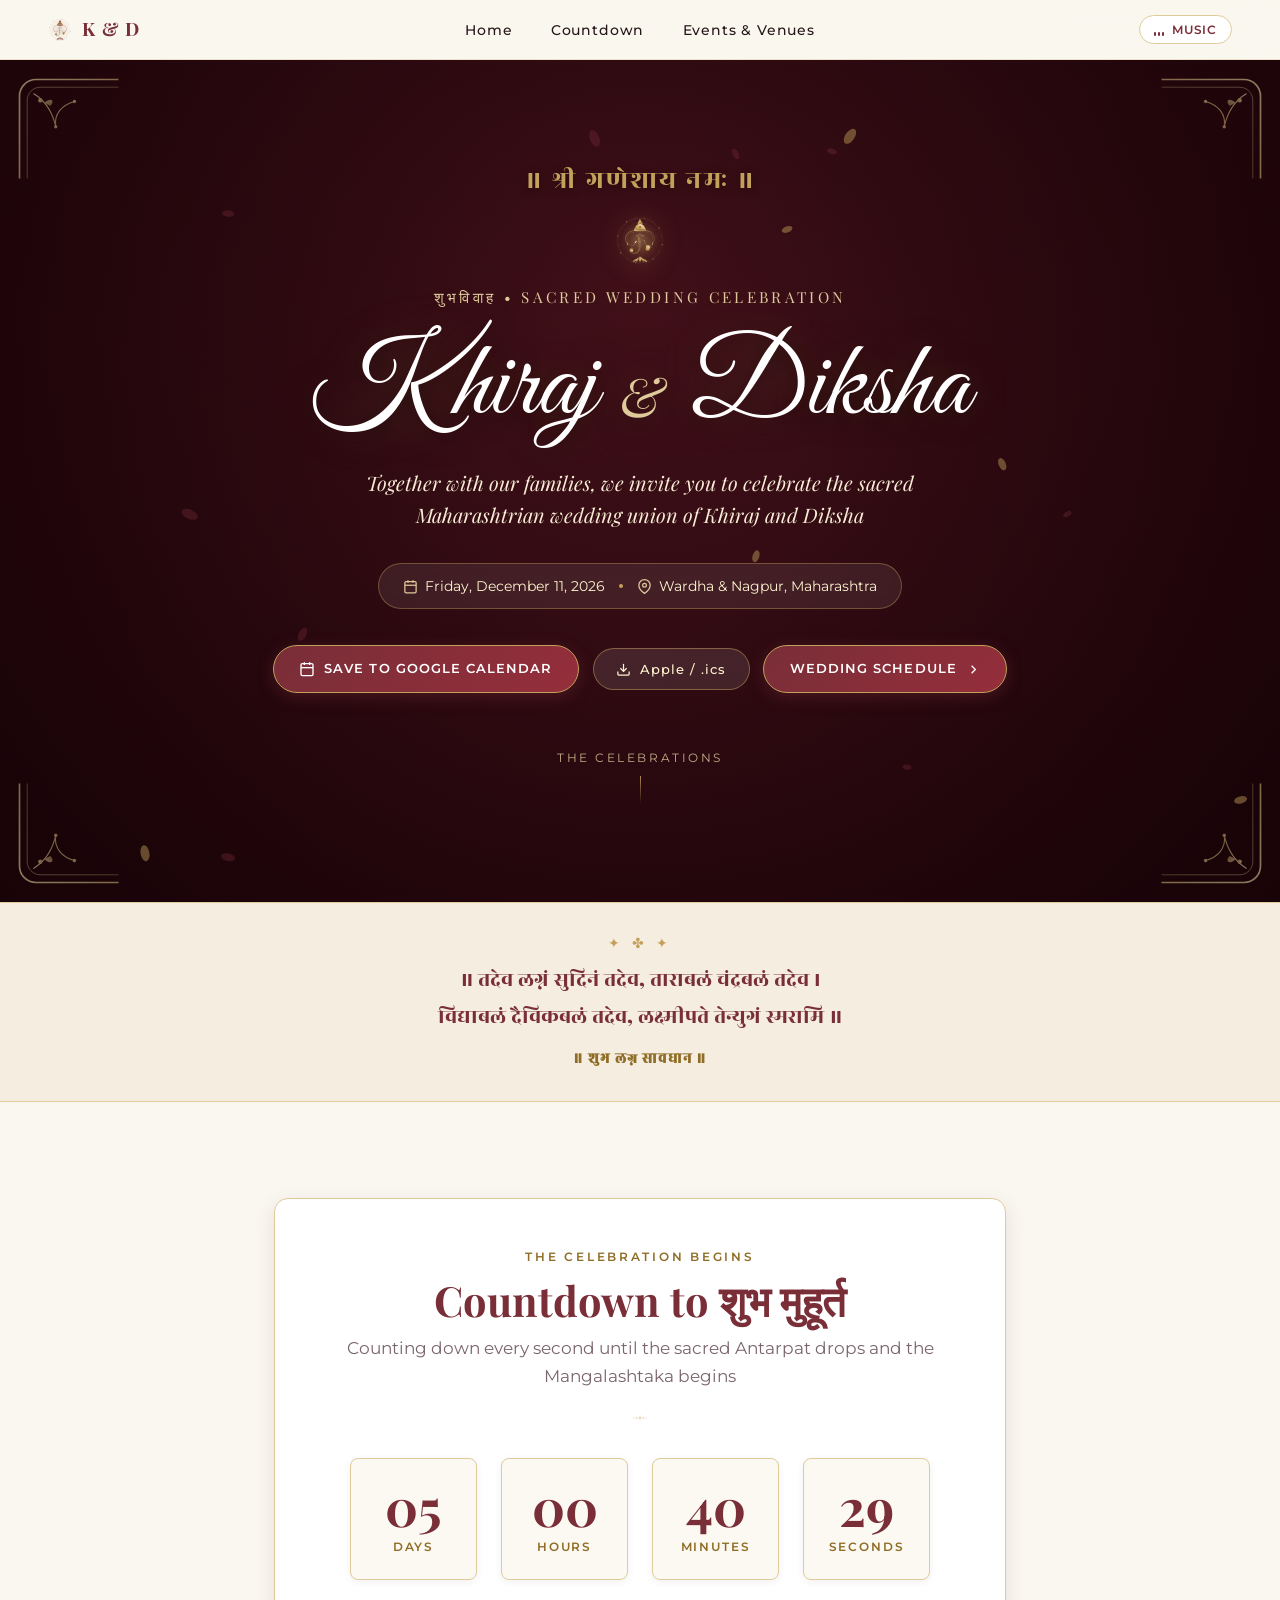
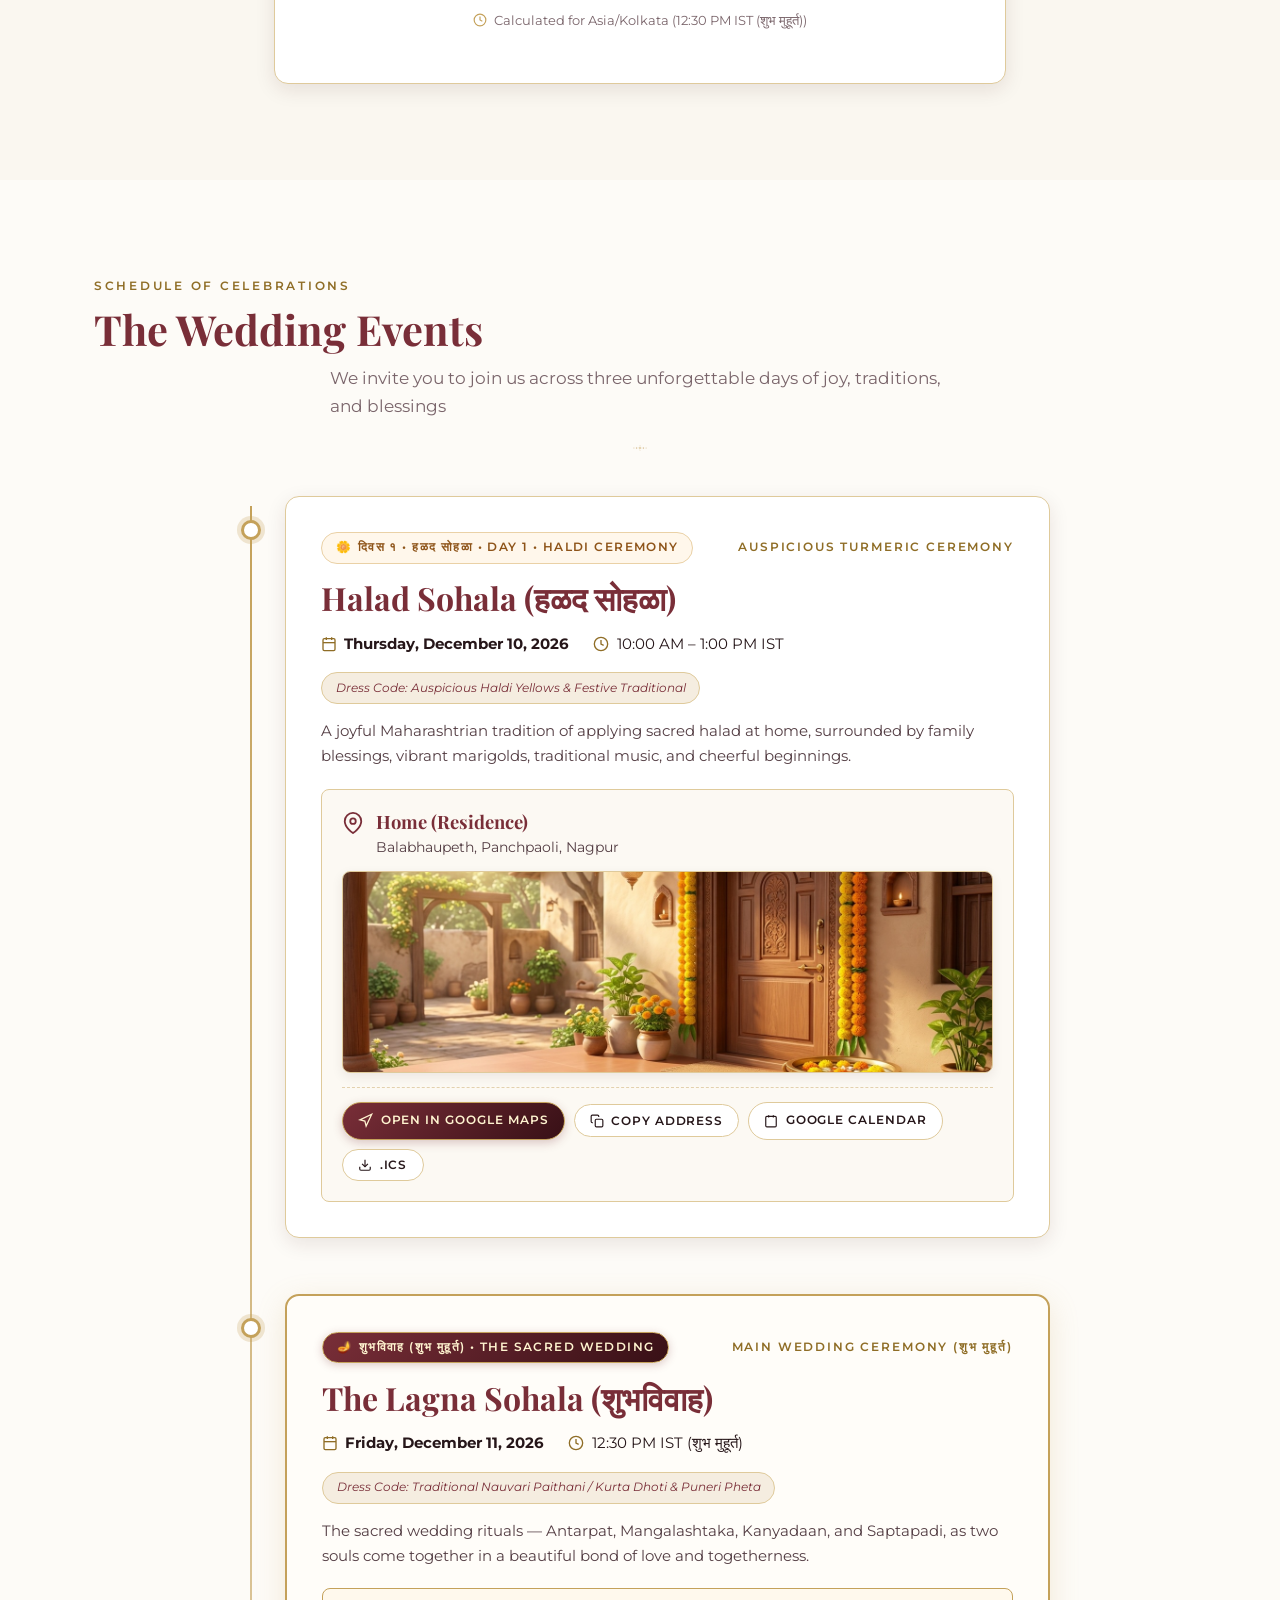
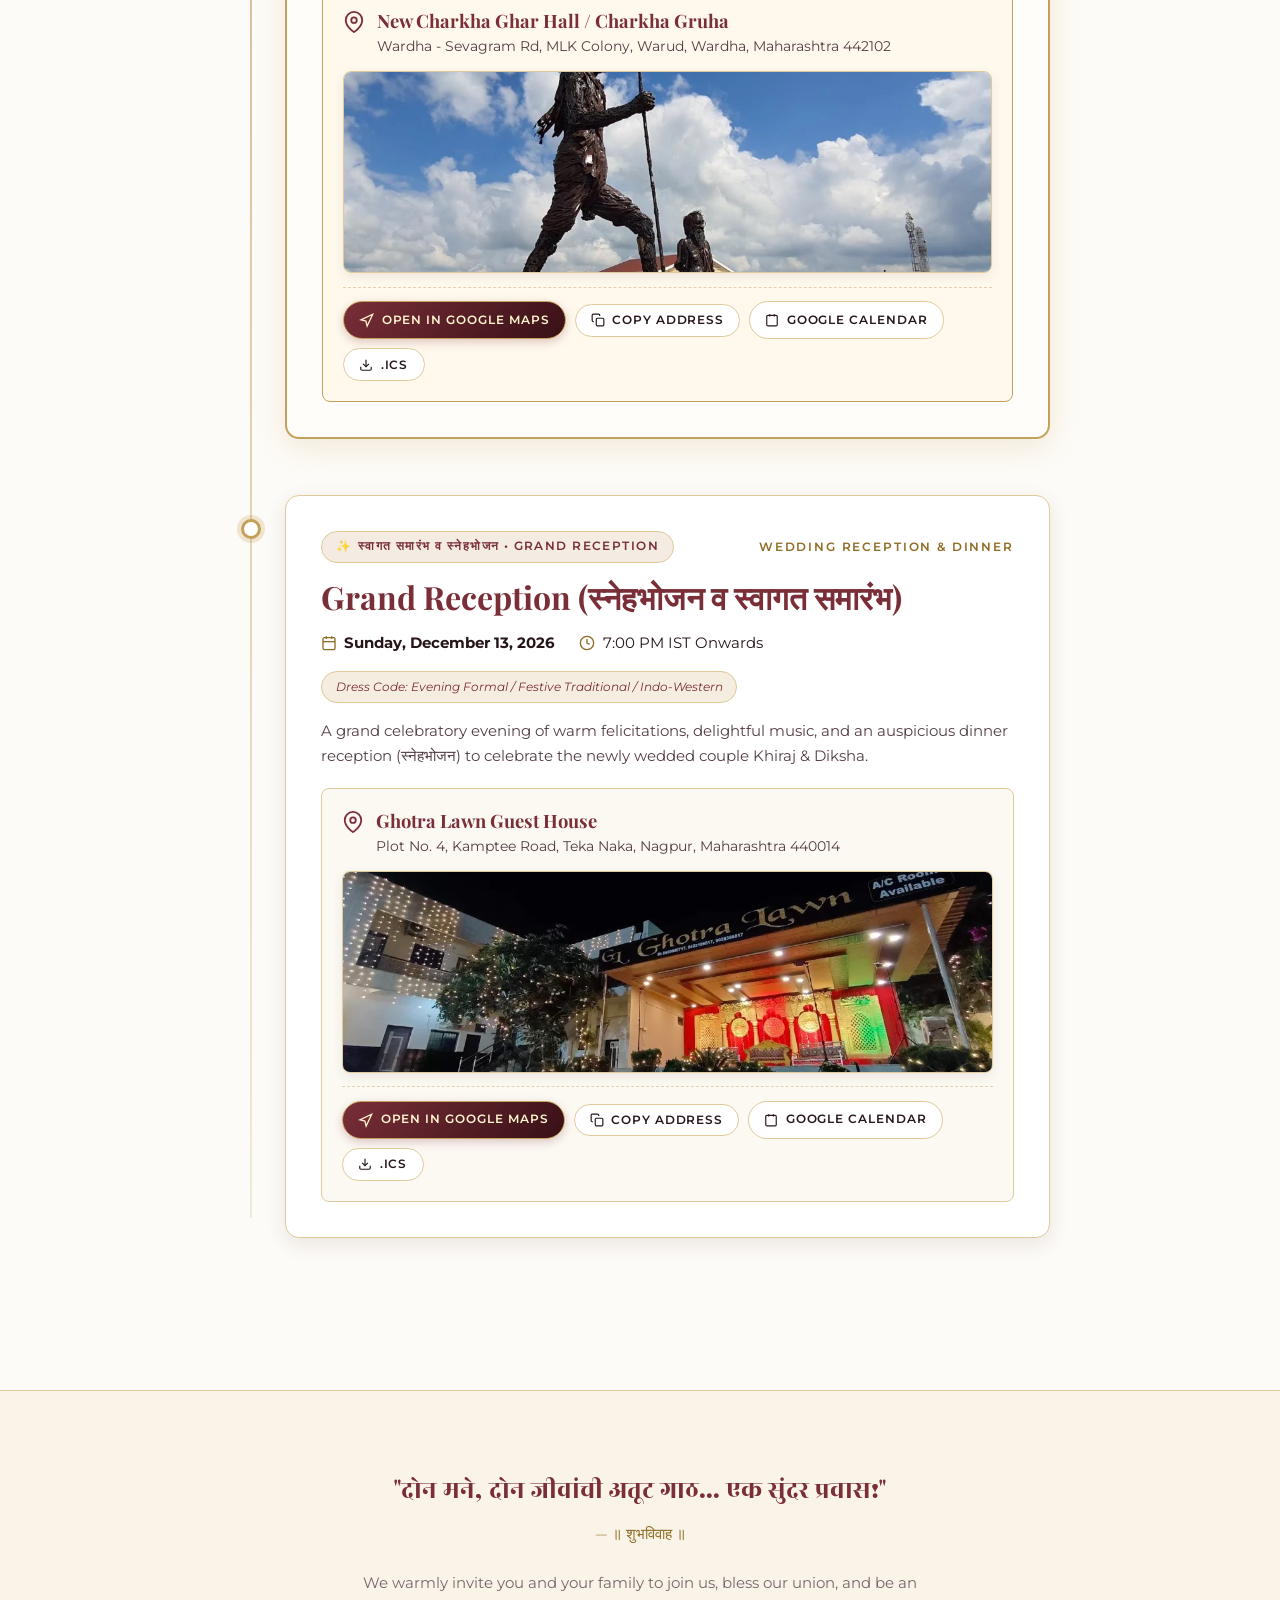
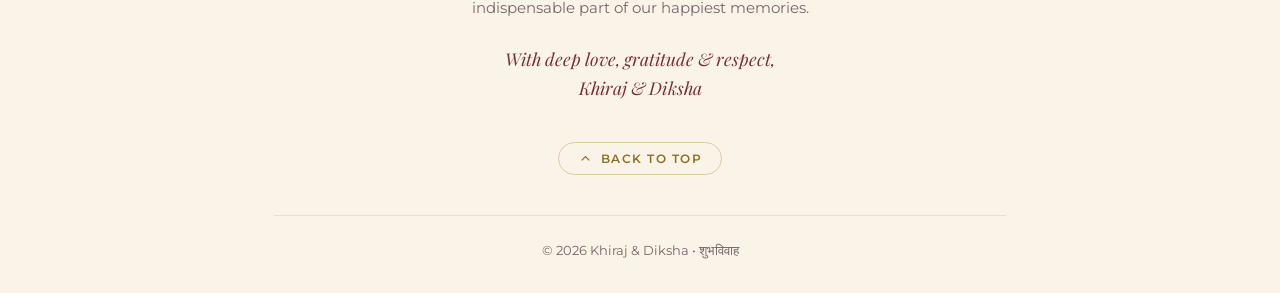
==== index.html @ 6aa083b2 "Add files via upload kd-wedding website" ====
<!DOCTYPE html>
<html lang="en">
<head>
  <meta charset="UTF-8">
  <meta name="viewport" content="width=device-width, initial-scale=1.0, viewport-fit=cover">
  <!-- Primary Meta Tags -->
  <title>Khiraj &amp; Diksha — Wedding Invitation • शुभविवाह</title>
  <meta name="title" content="Khiraj &amp; Diksha — Wedding Invitation • शुभविवाह">
  <meta name="description" content="॥ श्री गणेशाय नमः ॥ Together with our families, Khiraj &amp; Diksha cordially invite you to celebrate our sacred wedding union on 10, 11 &amp; 13 December 2026. Click to explore wedding schedule, venues &amp; directions.">
  <meta name="theme-color" content="#26070E">
  <meta name="author" content="Khiraj &amp; Diksha">

  <!-- Open Graph / WhatsApp / Facebook / Telegram Sharing -->
  <meta property="og:type" content="website">
  <meta property="og:site_name" content="Khiraj &amp; Diksha Wedding">
  <meta property="og:title" content="Khiraj &amp; Diksha — Wedding Invitation • शुभविवाह">
  <meta property="og:description" content="॥ श्री गणेशाय नमः ॥ You are warmly invited to celebrate the wedding celebrations of Khiraj &amp; Diksha (10, 11 &amp; 13 Dec 2026). Tap to view invitation card, schedule &amp; venues.">
  <meta property="og:image" content="./assets/images/og-wedding-invite.jpg">
  <meta property="og:image:secure_url" content="./assets/images/og-wedding-invite.jpg">
  <meta property="og:image:type" content="image/jpeg">
  <meta property="og:image:width" content="1200">
  <meta property="og:image:height" content="630">
  <meta property="og:image:alt" content="Khiraj &amp; Diksha Royal Wedding Invitation Card">

  <!-- Twitter / X Card -->
  <meta name="twitter:card" content="summary_large_image">
  <meta name="twitter:title" content="Khiraj &amp; Diksha — Wedding Invitation • शुभविवाह">
  <meta name="twitter:description" content="॥ श्री गणेशाय नमः ॥ You are warmly invited to celebrate the wedding celebrations of Khiraj &amp; Diksha. Tap to view invitation card, schedule &amp; venues.">
  <meta name="twitter:image" content="./assets/images/og-wedding-invite.jpg">

  <!-- Optimized Lightweight Google Fonts -->
  <link rel="preconnect" href="https://fonts.googleapis.com">
  <link rel="preconnect" href="https://fonts.gstatic.com" crossorigin>
  <link href="https://fonts.googleapis.com/css2?family=Great+Vibes&family=Montserrat:wght@400;500;600&family=Playfair+Display:wght@600;700&family=Rozha+One&display=swap" rel="stylesheet">

  <!-- Stylesheet -->
  <link rel="stylesheet" href="./css/styles.css">
</head>
<body>

  <!-- Auspicious Scroll Progress Bar (कंकण दोरा / Sacred Wedding Thread) -->
  <div id="scroll-progress-bar" class="scroll-progress-bar" aria-hidden="true"></div>

  <!-- Floating Petals & Golden Diya Embers Canvas -->
  <canvas id="petals-canvas" aria-hidden="true"></canvas>

  <!-- ================================================================
       2. STICKY NAVIGATION HEADER
       ================================================================ -->
  <header id="site-header" class="site-header" role="banner">
    <a href="#hero" class="header-monogram" aria-label="Return to top">
      <img src="./assets/images/ganpati-light.svg" class="header-monogram-crest crest-on-dark" alt="" aria-hidden="true">
      <img src="./assets/images/ganpati-dark.svg" class="header-monogram-crest crest-on-light" alt="" aria-hidden="true">
      <span id="nav-monogram">K &amp; D</span>
    </a>

    <nav aria-label="Primary Navigation">
      <ul class="nav-links">
        <li><a href="#hero" class="nav-link">Home</a></li>
        <li><a href="#countdown" class="nav-link">Countdown</a></li>
        <li><a href="#events" class="nav-link">Events &amp; Venues</a></li>
      </ul>
    </nav>

    <div class="header-actions">
      <!-- Music Toggle -->
      <button id="music-toggle" class="music-toggle-btn" type="button" aria-label="Toggle background music" title="Toggle background music">
        <div class="music-wave" aria-hidden="true">
          <span></span><span></span><span></span>
        </div>
        <span id="music-status-text">Music</span>
      </button>

      <!-- Mobile Hamburger Toggle -->
      <button id="mobile-menu-btn" class="mobile-nav-toggle" type="button" aria-expanded="false" aria-label="Toggle navigation menu">
        <svg width="22" height="22" viewBox="0 0 24 24" fill="none" stroke="currentColor" stroke-width="2" stroke-linecap="round" stroke-linejoin="round">
          <line x1="3" y1="12" x2="21" y2="12"></line>
          <line x1="3" y1="6" x2="21" y2="6"></line>
          <line x1="3" y1="18" x2="21" y2="18"></line>
        </svg>
      </button>
    </div>
  </header>

  <!-- Mobile Drawer Menu -->
  <div id="mobile-drawer" class="mobile-nav-drawer" role="dialog" aria-modal="true" aria-label="Mobile Navigation">
    <ul class="mobile-nav-list">
      <li><a href="#hero" class="mobile-nav-link">Home</a></li>
      <li><a href="#countdown" class="mobile-nav-link">Countdown</a></li>
      <li><a href="#events" class="mobile-nav-link">Events &amp; Venues</a></li>
    </ul>
  </div>

  <main id="main-content">
    <!-- ==============================================================
         3. CINEMATIC HERO SECTION
         ============================================================== -->
    <section id="hero" class="hero-section" aria-label="Hero Section">
      <div class="hero-bg-wrapper">
        <div class="hero-mandala-ambient" aria-hidden="true">
          <img src="./assets/illustrations/mandala-crest.svg" class="hero-mandala-bg" alt="" aria-hidden="true">
        </div>
      </div>
      <div class="hero-overlay" aria-hidden="true"></div>

      <!-- Royal Peshwai Paithani Corner Filigree Framing -->
      <div class="hero-corner-decorations" aria-hidden="true">
        <img src="./assets/images/floral-corner.svg" class="hero-corner hero-corner-tl" alt="">
        <img src="./assets/images/floral-corner.svg" class="hero-corner hero-corner-tr" alt="">
        <img src="./assets/images/floral-corner.svg" class="hero-corner hero-corner-bl" alt="">
        <img src="./assets/images/floral-corner.svg" class="hero-corner hero-corner-br" alt="">
      </div>

      <div class="hero-content">
        <!-- Auspicious Invocations -->
        <p id="hero-auspicious-header" class="hero-auspicious-text">॥ श्री गणेशाय नमः ॥</p>

        <!-- Sacred Lord Ganesha Auspicious Crest (Light on Dark Background) -->
        <img src="./assets/images/ganpati-light.svg" class="hero-crest" alt="Lord Ganesha Auspicious Blessing" aria-hidden="true">

        <p id="hero-tagline" class="hero-tagline">शुभविवाह • Sacred Wedding Celebration</p>

        <h1 id="hero-couple-names" class="hero-couple-names">
          <span id="hero-p1">Khiraj</span>
          <span class="hero-ampersand">&amp;</span>
          <span id="hero-p2">Diksha</span>
        </h1>

        <p id="hero-subtitle" class="hero-subtitle">
          Together with our families, we invite you to celebrate our sacred Maharashtrian wedding union
        </p>

        <!-- Date & Location Pills -->
        <div class="hero-details-row">
          <div class="hero-detail-item">
            <svg viewBox="0 0 24 24" fill="none" stroke="currentColor" stroke-width="2" aria-hidden="true">
              <rect x="3" y="4" width="18" height="18" rx="2" ry="2"/>
              <line x1="16" y1="2" x2="16" y2="6"/>
              <line x1="8" y1="2" x2="8" y2="6"/>
              <line x1="3" y1="10" x2="21" y2="10"/>
            </svg>
            <span id="hero-display-date">Friday, December 11, 2026</span>
          </div>
          <span class="hero-detail-dot" aria-hidden="true"></span>
          <div class="hero-detail-item">
            <svg viewBox="0 0 24 24" fill="none" stroke="currentColor" stroke-width="2" aria-hidden="true">
              <path d="M21 10c0 7-9 13-9 13s-9-6-9-13a9 9 0 0 1 18 0z"/>
              <circle cx="12" cy="10" r="3"/>
            </svg>
            <span id="hero-location-city">Wardha &amp; Nagpur, Maharashtra</span>
          </div>
        </div>

        <!-- Call to Action Buttons -->
        <div class="hero-actions">
          <!-- Google Calendar (1-tap on mobile phones) -->
          <a id="btn-hero-google-cal" href="https://calendar.google.com/calendar/render?action=TEMPLATE&text=Khiraj%20%26%20Diksha%27s%20Wedding%20(Lagna%20Sohala)&dates=20261211T070000Z/20261211T120000Z&details=%E0%A5%A5%20%E0%A4%B6%E0%A5%8D%E0%A4%B0%E0%A5%80%20%E0%A4%97%E0%A4%A3%E0%A5%87%E0%A4%B6%E0%A4%BE%E0%A4%AF%20%E0%A4%A8%E0%A4%AE%E0%A5%87%20%E0%A5%A5%0A%0AThe%20sacred%20Maharashtrian%20wedding%20celebration%20of%20Khiraj%20%26%20Diksha.%0AVenue%3A%20New%20Charkha%20Ghar%20Hall%2C%20Wardha.%0ALocation%20Map%3A%20https%3A%2F%2Fmaps.app.goo.gl%2FWdgeZRBRgTag9Y8R6&location=New%20Charkha%20Ghar%20Hall%20%2F%20Charkha%20Gruha%2C%20Wardha%20-%20Sevagram%20Rd%2C%20MLK%20Colony%2C%20Warud%2C%20Wardha%2C%20Maharashtra%20442102" target="_blank" rel="noopener noreferrer" class="btn-google-cal shimmer-foil">
            <svg width="16" height="16" viewBox="0 0 24 24" fill="none" stroke="currentColor" stroke-width="2" aria-hidden="true">
              <rect x="3" y="4" width="18" height="18" rx="2" ry="2"/>
              <line x1="16" y1="2" x2="16" y2="6"/>
              <line x1="8" y1="2" x2="8" y2="6"/>
              <line x1="3" y1="10" x2="21" y2="10"/>
            </svg>
            <span>Save to Google Calendar</span>
          </a>

          <!-- Apple Calendar (.ics) -->
          <button id="btn-hero-save-cal" class="btn-secondary" type="button" title="Download .ics for Apple / Outlook Calendar">
            <svg width="15" height="15" viewBox="0 0 24 24" fill="none" stroke="currentColor" stroke-width="2" aria-hidden="true">
              <path d="M21 15v4a2 2 0 0 1-2 2H5a2 2 0 0 1-2-2v-4"/>
              <polyline points="7 10 12 15 17 10"/>
              <line x1="12" y1="15" x2="12" y2="3"/>
            </svg>
            <span>Apple / .ics</span>
          </button>

          <a href="#events" class="btn-primary shimmer-foil">
            <span>Wedding Schedule</span>
            <svg width="15" height="15" viewBox="0 0 24 24" fill="none" stroke="currentColor" stroke-width="2" aria-hidden="true">
              <polyline points="9 18 15 12 9 6"/>
            </svg>
          </a>
        </div>
      </div>

      <!-- Animated Scroll Indicator -->
      <a href="#countdown" class="hero-scroll-indicator" aria-label="Scroll to wedding celebrations">
        <span class="hero-scroll-text">The Celebrations</span>
        <div class="scroll-line" aria-hidden="true"></div>
      </a>
    </section>

    <!-- ==============================================================
         3.5 AUSPICIOUS MANGALASHTAKA RIBBON
         ============================================================== -->
    <aside class="mangalashtaka-ribbon" aria-label="Auspicious Wedding Mangalashtaka Shloka">
      <div class="container-narrow">
        <div class="mangalashtaka-card reveal-on-scroll">
          <div class="mangalashtaka-crest-icon" aria-hidden="true">✦ ✤ ✦</div>
          <p class="mangalashtaka-shloka">
            ॥ तदेव लग्नं सुदिनं तदेव, ताराबलं चंद्रबलं तदेव ।<br class="shloka-br">
            विद्याबलं दैविकबलं तदेव, लक्ष्मीपते तेन्युगं स्मरामि ॥
          </p>
          <div class="mangalashtaka-subtag">
            <span>॥ शुभ लग्न सावधान ॥</span>
          </div>
        </div>
      </div>
    </aside>

    <!-- ==============================================================
         4. LIVE COUNTDOWN SECTION
         ============================================================== -->
    <section id="countdown" class="section-spacing countdown-section" aria-label="Wedding Countdown">
      <div class="container-narrow">
        <div class="countdown-box-wrapper reveal-on-scroll">
          <div class="section-header" style="margin-bottom: 2rem;">
            <p class="section-eyebrow">The Celebration Begins</p>
            <h2 id="countdown-title" class="section-title">Counting Down the Moments</h2>
            <p id="countdown-subtitle" class="section-subtitle">Until we hold hands and say 'I Do'</p>
            <img src="./assets/images/botanical-divider.svg" class="botanical-divider" alt="" aria-hidden="true">
          </div>

          <!-- Active Countdown Grid -->
          <div id="countdown-grid" class="countdown-grid" role="timer" aria-live="polite">
            <div class="countdown-unit">
              <div class="countdown-card shimmer-foil">
                <div id="count-days" class="countdown-number">00</div>
                <div class="countdown-label">Days</div>
              </div>
            </div>
            <div class="countdown-unit">
              <div class="countdown-card shimmer-foil">
                <div id="count-hours" class="countdown-number">00</div>
                <div class="countdown-label">Hours</div>
              </div>
            </div>
            <div class="countdown-unit">
              <div class="countdown-card shimmer-foil">
                <div id="count-minutes" class="countdown-number">00</div>
                <div class="countdown-label">Minutes</div>
              </div>
            </div>
            <div class="countdown-unit">
              <div class="countdown-card shimmer-foil">
                <div id="count-seconds" class="countdown-number">00</div>
                <div class="countdown-label">Seconds</div>
              </div>
            </div>
          </div>

          <!-- Celebratory Zero-state Message -->
          <div id="countdown-celebration" class="countdown-celebration" aria-live="assertive">
            <h3 class="celebration-title">✨ Today is the Day! ✨</h3>
            <p id="countdown-celebration-text" class="celebration-text">Happily Ever After Begins Now.</p>
          </div>

          <div class="countdown-timezone-note">
            <svg viewBox="0 0 24 24" fill="none" stroke="currentColor" stroke-width="2" aria-hidden="true">
              <circle cx="12" cy="12" r="10"/>
              <polyline points="12 6 12 12 16 14"/>
            </svg>
            <span id="countdown-tz-label">Calculated for Pacific Daylight Time (PDT)</span>
          </div>
        </div>
      </div>
    </section>

    <!-- ==============================================================
         5. WEDDING EVENTS TIMELINE SECTION
         ============================================================== -->
    <section id="events" class="section-spacing events-section" aria-label="Wedding Events Schedule">
      <div class="container">
        <div class="section-header reveal-on-scroll">
          <p class="section-eyebrow">Schedule of Celebrations</p>
          <h2 class="section-title">The Wedding Events</h2>
          <p class="section-subtitle">We invite you to join us across three unforgettable days of joy, traditions, and blessings</p>
          <img src="./assets/images/botanical-divider.svg" class="botanical-divider" alt="" aria-hidden="true">
        </div>

        <div id="events-timeline-container" class="timeline-container">
          <!-- Dynamic timeline cards populated by main.js -->
        </div>
      </div>
    </section>

    <!-- ==============================================================
         9. CLOSING SECTION & FOOTER
         ============================================================== -->
    <section class="closing-section" aria-label="Closing Thoughts">
      <div class="container-narrow">
        <blockquote class="closing-quote" id="closing-quote">
          "दोन मने, दोन जीवांची अतूट गाठ... एक सुंदर प्रवास!"
        </blockquote>
        <p class="closing-author" id="closing-author">— ॥ शुभविवाह ॥</p>

        <p class="closing-message" id="closing-message">
          We warmly invite you and your family to join us, bless our union, and be an indispensable part of our happiest memories.
        </p>

        <p class="closing-signature" id="closing-signature">
          With deep love, gratitude &amp; respect,<br>Khiraj &amp; Diksha
        </p>

        <button id="btn-back-to-top" class="btn-back-to-top" type="button" aria-label="Scroll back to top">
          <svg width="15" height="15" viewBox="0 0 24 24" fill="none" stroke="currentColor" stroke-width="2" aria-hidden="true">
            <polyline points="18 15 12 9 6 15"/>
          </svg>
          <span>Back to Top</span>
        </button>

        <footer class="site-footer">
          <p id="footer-text">&copy; 2026 Khiraj &amp; Diksha • शुभविवाह</p>
        </footer>
      </div>
    </section>
  </main>

  <!-- Toast Notification Bar -->
  <div id="toast-notification" class="toast-notification" role="status" aria-live="polite">
    <svg width="18" height="18" viewBox="0 0 24 24" fill="none" stroke="#DFCA9B" stroke-width="2" aria-hidden="true">
      <path d="M22 11.08V12a10 10 0 1 1-5.93-9.14"/>
      <polyline points="22 4 12 14.01 9 11.01"/>
    </svg>
    <span id="toast-message">Address copied to clipboard!</span>
  </div>

  <!-- Background Audio Player (Invisible Element) -->
  <audio id="bg-audio" preload="none"></audio>

  <!-- JavaScript Modules -->
  <script src="./js/config.js"></script>
  <script src="./js/main.js"></script>
</body>
</html>
---- css/styles.css ----
/* ===================================================================
   💍 KHIRAJ & DIKSHA — MAHARASHTRIAN WEDDING CELEBRATION
   ===================================================================
   Ultra-Lightweight, High-Performance Fine-Art Wedding Stylesheet
   Zero bloat, zero unused CSS, 100% responsive & accessible.
   =================================================================== */

:root {
  /* Royal Peshwai Color Palette */
  --color-maroon: #792E38;
  --color-maroon-dark: #381016;
  --color-maroon-deep: #25070D;
  --color-maroon-light: #9B3B48;

  --color-gold: #C4A15A;
  --color-gold-light: #DFCA9B;
  --color-gold-dark: #8F6D26;
  --color-gold-shimmer: #FFF4D0;

  --color-ivory: #FAF7F0;
  --color-ivory-warm: #FAF4E8;
  --color-champagne: #F5EDE0;
  --color-champagne-light: #FCF9F3;
  --color-border-gold: #DFCA9B;

  --color-text-dark: #261619;
  --color-text-body: #543E44;
  --color-text-muted: #7A656B;
  --color-white: #FFFFFF;

  /* Typography */
  --font-devanagari: 'Rozha One', 'Noto Serif Devanagari', serif;
  --font-serif: 'Playfair Display', Georgia, serif;
  --font-sans: 'Montserrat', -apple-system, BlinkMacSystemFont, 'Segoe UI', Roboto, sans-serif;
  --font-couple: 'Great Vibes', cursive;

  /* Layout & Radii */
  --radius-sm: 8px;
  --radius-md: 14px;
  --radius-lg: 20px;
  --radius-full: 999px;

  /* Elevation Shadows */
  --shadow-sm: 0 2px 8px rgba(56, 16, 22, 0.06);
  --shadow-md: 0 6px 20px rgba(56, 16, 22, 0.1);
  --shadow-lg: 0 12px 36px rgba(56, 16, 22, 0.14);
  --shadow-gold: 0 4px 18px rgba(196, 161, 90, 0.25);

  --transition-quick: 0.22s cubic-bezier(0.4, 0, 0.2, 1);
  --transition-smooth: 0.35s cubic-bezier(0.4, 0, 0.2, 1);
}

/* -------------------------------------------------------------------
   1. Reset & Global Styles
   ------------------------------------------------------------------- */
*, *::before, *::after {
  box-sizing: border-box;
  margin: 0;
  padding: 0;
}

html {
  scroll-behavior: smooth;
  font-size: 16px;
  -webkit-text-size-adjust: 100%;
}

body {
  background-color: var(--color-ivory);
  background-image: 
    radial-gradient(circle at 10% 20%, rgba(196, 161, 90, 0.05) 0%, transparent 40%),
    radial-gradient(circle at 90% 80%, rgba(121, 46, 56, 0.05) 0%, transparent 40%);
  color: var(--color-text-body);
  font-family: var(--font-sans);
  font-weight: 400;
  line-height: 1.65;
  overflow-x: hidden;
  position: relative;
  min-height: 100vh;
}

img, svg {
  display: block;
  max-width: 100%;
}

a {
  color: inherit;
  text-decoration: none;
}

button {
  font-family: inherit;
  border: none;
  background: none;
  cursor: pointer;
}

.container {
  width: 100%;
  max-width: 1140px;
  margin: 0 auto;
  padding: 0 1.5rem;
}

.container-narrow {
  width: 100%;
  max-width: 780px;
  margin: 0 auto;
  padding: 0 1.5rem;
}

.section-spacing {
  padding: clamp(3.5rem, 8vw, 6rem) 0;
}

/* -------------------------------------------------------------------
   2. Auspicious Scroll Progress Bar
   ------------------------------------------------------------------- */
.scroll-progress-bar {
  position: fixed;
  top: 0;
  left: 0;
  height: 3px;
  width: 0%;
  background: linear-gradient(90deg, var(--color-maroon), var(--color-gold), #FFF4D0);
  z-index: 1000;
  box-shadow: 0 0 10px rgba(196, 161, 90, 0.6);
  transition: width 0.1s linear;
}

/* Floating Petals Canvas */
#petals-canvas {
  position: fixed;
  top: 0;
  left: 0;
  width: 100%;
  height: 100%;
  pointer-events: none;
  z-index: 2;
}

/* -------------------------------------------------------------------
   3. Sticky Navigation Header
   ------------------------------------------------------------------- */
.site-header {
  position: sticky;
  top: 0;
  left: 0;
  right: 0;
  z-index: 100;
  display: flex;
  align-items: center;
  justify-content: space-between;
  padding: 0.9rem clamp(1.2rem, 4vw, 3rem);
  background: rgba(250, 247, 240, 0.94);
  backdrop-filter: blur(12px);
  -webkit-backdrop-filter: blur(12px);
  border-bottom: 1px solid rgba(196, 161, 90, 0.25);
  transition: var(--transition-quick);
}

.site-header.scrolled {
  box-shadow: 0 4px 20px rgba(56, 16, 22, 0.08);
}

.header-monogram {
  display: flex;
  align-items: center;
  gap: 0.6rem;
  font-family: var(--font-serif);
  font-size: 1.15rem;
  font-weight: 700;
  color: var(--color-maroon);
  letter-spacing: 0.08em;
}

.header-monogram-crest {
  width: 24px;
  height: 24px;
}

.crest-on-dark { display: none; }
.crest-on-light { display: block; }

.nav-links {
  display: flex;
  align-items: center;
  gap: clamp(1rem, 2.5vw, 2.2rem);
  list-style: none;
}

.nav-link {
  font-size: 0.85rem;
  font-weight: 500;
  letter-spacing: 0.06em;
  color: var(--color-text-dark);
  padding: 0.35rem 0.2rem;
  position: relative;
  transition: var(--transition-quick);
}

.nav-link::after {
  content: '';
  position: absolute;
  bottom: 0;
  left: 0;
  width: 0%;
  height: 2px;
  background: var(--color-gold);
  transition: var(--transition-quick);
}

.nav-link:hover {
  color: var(--color-maroon);
}

.nav-link:hover::after {
  width: 100%;
}

.header-actions {
  display: flex;
  align-items: center;
  gap: 0.75rem;
}

/* Music Toggle Pill */
.music-toggle-btn {
  display: inline-flex;
  align-items: center;
  gap: 0.5rem;
  padding: 0.4rem 0.85rem;
  border-radius: var(--radius-full);
  border: 1px solid var(--color-border-gold);
  background: var(--color-white);
  color: var(--color-maroon);
  font-size: 0.75rem;
  font-weight: 600;
  letter-spacing: 0.08em;
  text-transform: uppercase;
  transition: var(--transition-quick);
}

.music-toggle-btn:hover {
  background: var(--color-champagne);
  border-color: var(--color-gold);
}

.music-wave {
  display: flex;
  align-items: flex-end;
  gap: 2px;
  height: 12px;
}

.music-wave span {
  width: 2px;
  height: 4px;
  background: var(--color-maroon);
  border-radius: 1px;
}

.music-toggle-btn.playing .music-wave span:nth-child(1) { animation: wave 0.8s infinite ease-in-out; }
.music-toggle-btn.playing .music-wave span:nth-child(2) { animation: wave 0.8s 0.2s infinite ease-in-out; }
.music-toggle-btn.playing .music-wave span:nth-child(3) { animation: wave 0.8s 0.4s infinite ease-in-out; }

@keyframes wave {
  0%, 100% { height: 4px; }
  50% { height: 12px; }
}

.mobile-nav-toggle {
  display: none;
  padding: 0.35rem;
  color: var(--color-maroon);
}

/* Mobile Drawer */
.mobile-nav-drawer {
  display: none;
  position: fixed;
  top: 57px;
  left: 0;
  right: 0;
  background: rgba(250, 247, 240, 0.98);
  backdrop-filter: blur(14px);
  padding: 1.5rem;
  border-bottom: 1px solid var(--color-border-gold);
  box-shadow: var(--shadow-md);
  z-index: 99;
}

.mobile-nav-drawer.open {
  display: block;
}

.mobile-nav-list {
  list-style: none;
  display: flex;
  flex-direction: column;
  gap: 1rem;
}

.mobile-nav-link {
  font-size: 1rem;
  font-weight: 500;
  color: var(--color-text-dark);
}

/* -------------------------------------------------------------------
   4. Royal Hero Section
   ------------------------------------------------------------------- */
.hero-section {
  position: relative;
  min-height: calc(100vh - 58px);
  display: flex;
  flex-direction: column;
  align-items: center;
  justify-content: center;
  padding: 3.5rem 1.5rem;
  text-align: center;
  background: 
    radial-gradient(circle at 50% 25%, #421019 0%, #29080F 65%, #180307 100%);
  color: var(--color-white);
  overflow: hidden;
}

.hero-overlay {
  position: absolute;
  inset: 0;
  background: radial-gradient(circle at 50% 50%, transparent 20%, rgba(24, 3, 7, 0.6) 100%);
  pointer-events: none;
}

.hero-corner-decorations {
  position: absolute;
  inset: 0;
  pointer-events: none;
}

.hero-corner {
  position: absolute;
  width: clamp(65px, 10vw, 110px);
  opacity: 0.6;
}

.hero-corner-tl { top: 14px; left: 14px; }
.hero-corner-tr { top: 14px; right: 14px; transform: scaleX(-1); }
.hero-corner-bl { bottom: 14px; left: 14px; transform: scaleY(-1); }
.hero-corner-br { bottom: 14px; right: 14px; transform: scale(-1); }

.hero-content {
  position: relative;
  z-index: 3;
  max-width: 780px;
  margin: 0 auto;
}

.hero-auspicious-text {
  font-family: var(--font-devanagari);
  font-size: clamp(1.2rem, 3vw, 1.7rem);
  color: var(--color-gold);
  letter-spacing: 0.08em;
  margin-bottom: 0.75rem;
  text-shadow: 0 2px 10px rgba(0, 0, 0, 0.4);
}

.hero-crest {
  width: 52px;
  height: 52px;
  margin: 0 auto 1.1rem auto;
  filter: drop-shadow(0 2px 12px rgba(196, 161, 90, 0.6));
}

.hero-tagline {
  font-family: var(--font-serif);
  font-size: clamp(0.78rem, 2vw, 0.95rem);
  letter-spacing: 0.22em;
  text-transform: uppercase;
  color: var(--color-gold-light);
  margin-bottom: 1.25rem;
}

.hero-couple-names {
  font-family: var(--font-couple);
  font-size: clamp(3.8rem, 11vw, 6.8rem);
  font-weight: 400;
  line-height: 1.08;
  color: #FFFFFF;
  margin-bottom: 1.25rem;
  text-shadow: 0 4px 25px rgba(0, 0, 0, 0.6), 0 0 40px rgba(196, 161, 90, 0.3);
}

.hero-couple-names .hero-ampersand {
  font-family: var(--font-serif);
  font-style: italic;
  font-size: clamp(2rem, 5vw, 3.4rem);
  color: var(--color-gold-light);
  margin: 0 0.35rem;
  vertical-align: middle;
}

.hero-subtitle {
  font-family: var(--font-serif);
  font-size: clamp(1.02rem, 2.3vw, 1.25rem);
  font-style: italic;
  color: #F8ECD5;
  margin-bottom: 2rem;
  line-height: 1.6;
  max-width: 620px;
  margin-left: auto;
  margin-right: auto;
}

.hero-details-row {
  display: inline-flex;
  align-items: center;
  justify-content: center;
  gap: 0.85rem;
  padding: 0.65rem 1.5rem;
  background: rgba(255, 255, 255, 0.08);
  border: 1px solid rgba(196, 161, 90, 0.4);
  border-radius: var(--radius-full);
  margin-bottom: 2.25rem;
  backdrop-filter: blur(6px);
}

.hero-detail-item {
  display: flex;
  align-items: center;
  gap: 0.45rem;
  font-size: 0.88rem;
  color: var(--color-gold-shimmer);
}

.hero-detail-item svg {
  width: 15px;
  height: 15px;
  color: var(--color-gold-light);
}

.hero-detail-dot {
  width: 4px;
  height: 4px;
  border-radius: 50%;
  background: var(--color-gold);
}

.hero-actions {
  display: flex;
  flex-wrap: wrap;
  gap: 0.85rem;
  justify-content: center;
  align-items: center;
}

.btn-google-cal, .btn-primary {
  display: inline-flex;
  align-items: center;
  gap: 0.55rem;
  padding: 0.75rem 1.6rem;
  background: linear-gradient(135deg, var(--color-maroon) 0%, #952E3B 100%);
  color: #FFFFFF;
  border: 1px solid var(--color-gold);
  border-radius: var(--radius-full);
  font-size: 0.82rem;
  font-weight: 600;
  letter-spacing: 0.08em;
  text-transform: uppercase;
  box-shadow: 0 4px 16px rgba(121, 46, 56, 0.4);
  transition: var(--transition-quick);
}

.btn-google-cal:hover, .btn-primary:hover {
  transform: translateY(-2px);
  box-shadow: 0 6px 22px rgba(196, 161, 90, 0.35);
  background: linear-gradient(135deg, #8B333F 0%, #A63A48 100%);
}

.btn-secondary {
  display: inline-flex;
  align-items: center;
  gap: 0.55rem;
  padding: 0.75rem 1.4rem;
  background: rgba(255, 255, 255, 0.1);
  color: #FFF4D0;
  border: 1px solid rgba(196, 161, 90, 0.5);
  border-radius: var(--radius-full);
  font-size: 0.82rem;
  font-weight: 500;
  letter-spacing: 0.08em;
  transition: var(--transition-quick);
}

.btn-secondary:hover {
  background: rgba(255, 255, 255, 0.2);
  border-color: var(--color-gold);
  color: #FFFFFF;
  transform: translateY(-2px);
}

.hero-scroll-indicator {
  margin-top: 3.5rem;
  display: flex;
  flex-direction: column;
  align-items: center;
  gap: 0.5rem;
  color: var(--color-gold-light);
  opacity: 0.85;
  transition: var(--transition-quick);
}

.hero-scroll-indicator:hover {
  opacity: 1;
}

.hero-scroll-text {
  font-size: 0.72rem;
  letter-spacing: 0.22em;
  text-transform: uppercase;
}

.scroll-line {
  width: 1px;
  height: 28px;
  background: linear-gradient(180deg, var(--color-gold) 0%, transparent 100%);
  animation: scrollDown 2s infinite ease-in-out;
}

@keyframes scrollDown {
  0% { transform: scaleY(0); transform-origin: top; }
  50% { transform: scaleY(1); transform-origin: top; }
  50.1% { transform: scaleY(1); transform-origin: bottom; }
  100% { transform: scaleY(0); transform-origin: bottom; }
}

/* -------------------------------------------------------------------
   5. Auspicious Mangalashtaka Ribbon
   ------------------------------------------------------------------- */
.mangalashtaka-ribbon {
  background: var(--color-champagne);
  border-top: 1px solid var(--color-border-gold);
  border-bottom: 1px solid var(--color-border-gold);
  padding: 1.8rem 1rem;
  text-align: center;
}

.mangalashtaka-card {
  max-width: 680px;
  margin: 0 auto;
}

.mangalashtaka-crest-icon {
  color: var(--color-gold);
  font-size: 0.85rem;
  margin-bottom: 0.5rem;
  letter-spacing: 0.3em;
}

.mangalashtaka-shloka {
  font-family: var(--font-devanagari);
  font-size: clamp(1.05rem, 2.6vw, 1.35rem);
  color: var(--color-maroon);
  line-height: 1.7;
  margin-bottom: 0.6rem;
}

.mangalashtaka-subtag span {
  display: inline-block;
  font-family: var(--font-devanagari);
  font-size: 0.95rem;
  color: var(--color-gold-dark);
  font-weight: 600;
  letter-spacing: 0.08em;
}

/* -------------------------------------------------------------------
   6. Live Countdown Timer Section
   ------------------------------------------------------------------- */
.countdown-section {
  background-color: var(--color-ivory);
  text-align: center;
}

.section-header {
  margin-bottom: 2.5rem;
}

.section-eyebrow {
  font-size: 0.78rem;
  font-weight: 600;
  letter-spacing: 0.22em;
  text-transform: uppercase;
  color: var(--color-gold-dark);
  margin-bottom: 0.4rem;
}

.section-title {
  font-family: var(--font-serif);
  font-size: clamp(1.8rem, 4vw, 2.6rem);
  font-weight: 700;
  color: var(--color-maroon);
  line-height: 1.25;
  margin-bottom: 0.6rem;
}

.section-subtitle {
  font-size: clamp(0.92rem, 2vw, 1.05rem);
  color: var(--color-text-muted);
  max-width: 620px;
  margin: 0 auto 1.2rem auto;
}

.botanical-divider {
  width: 90px;
  height: 16px;
  margin: 0 auto;
  opacity: 0.85;
}

.countdown-box-wrapper {
  background: var(--color-white);
  border: 1px solid var(--color-border-gold);
  border-radius: var(--radius-md);
  padding: clamp(2rem, 5vw, 3rem) clamp(1rem, 4vw, 2.5rem);
  box-shadow: var(--shadow-md);
}

.countdown-grid {
  display: grid;
  grid-template-columns: repeat(4, 1fr);
  gap: clamp(0.6rem, 2vw, 1.5rem);
  max-width: 580px;
  margin: 0 auto 1.8rem auto;
}

.countdown-card {
  background: var(--color-champagne-light);
  border: 1px solid var(--color-border-gold);
  border-radius: var(--radius-sm);
  padding: clamp(0.9rem, 2vw, 1.4rem) 0.5rem;
  box-shadow: var(--shadow-sm);
  transition: transform var(--transition-quick);
}

.countdown-card:hover {
  transform: translateY(-2px);
  border-color: var(--color-gold);
}

.countdown-number {
  font-family: var(--font-serif);
  font-size: clamp(2rem, 5vw, 3.2rem);
  font-weight: 700;
  line-height: 1;
  color: var(--color-maroon);
  margin-bottom: 0.35rem;
}

.countdown-label {
  font-size: 0.72rem;
  font-weight: 600;
  letter-spacing: 0.16em;
  text-transform: uppercase;
  color: var(--color-gold-dark);
}

.countdown-celebration {
  display: none;
  padding: 1.5rem;
  background: var(--color-champagne);
  border-radius: var(--radius-sm);
  margin-bottom: 1.5rem;
}

.countdown-celebration.active {
  display: block;
}

.celebration-title {
  font-family: var(--font-serif);
  font-size: 1.6rem;
  color: var(--color-maroon);
  margin-bottom: 0.4rem;
}

.countdown-timezone-note {
  display: inline-flex;
  align-items: center;
  gap: 0.45rem;
  font-size: 0.8rem;
  color: var(--color-text-muted);
}

.countdown-timezone-note svg {
  width: 14px;
  height: 14px;
  color: var(--color-gold);
}

/* -------------------------------------------------------------------
   7. Wedding Events Timeline & Integrated Venue Cards
   ------------------------------------------------------------------- */
.events-section {
  background: #FDFBF7;
}

.timeline-container {
  position: relative;
  max-width: 820px;
  margin: 0 auto;
}

.timeline-container::before {
  content: '';
  position: absolute;
  top: 10px;
  bottom: 20px;
  left: 20px;
  width: 2px;
  background: linear-gradient(180deg, var(--color-gold), rgba(196, 161, 90, 0.2));
}

.timeline-event-card {
  position: relative;
  padding-left: 55px;
  margin-bottom: clamp(2.5rem, 5vw, 3.5rem);
}

.timeline-node {
  position: absolute;
  top: 24px;
  left: 11px;
  width: 20px;
  height: 20px;
  border-radius: 50%;
  background: var(--color-white);
  border: 3px solid var(--color-gold);
  box-shadow: 0 0 0 4px rgba(196, 161, 90, 0.25);
}

.event-card-inner {
  background: var(--color-white);
  border: 1px solid var(--color-border-gold);
  border-radius: var(--radius-md);
  padding: clamp(1.4rem, 4vw, 2.2rem);
  box-shadow: var(--shadow-md);
  transition: transform var(--transition-quick), box-shadow var(--transition-quick);
}

.event-card-inner:hover {
  transform: translateY(-3px);
  box-shadow: var(--shadow-lg);
}

.featured-lagna-card {
  border: 2px solid var(--color-gold);
  background: #FFFDF9;
  box-shadow: 0 8px 30px rgba(196, 161, 90, 0.2);
}

.event-header-badge-row {
  display: flex;
  align-items: center;
  justify-content: space-between;
  gap: 0.6rem;
  flex-wrap: wrap;
  margin-bottom: 0.9rem;
}

.event-day-pill {
  display: inline-flex;
  align-items: center;
  gap: 0.35rem;
  font-size: 0.74rem;
  font-weight: 600;
  letter-spacing: 0.12em;
  text-transform: uppercase;
  padding: 0.32rem 0.85rem;
  border-radius: var(--radius-full);
}

.badge-day-1 {
  background: #FFF7EB;
  color: #8E5419;
  border: 1px solid #EAD1A6;
}

.badge-day-main {
  background: linear-gradient(135deg, var(--color-maroon) 0%, var(--color-maroon-dark) 100%);
  color: #FFF4D0;
  border: 1px solid var(--color-gold);
  box-shadow: 0 2px 8px rgba(121, 46, 56, 0.25);
}

.badge-day-2 {
  background: #F4EBE3;
  color: var(--color-maroon);
  border: 1px solid #DFCA9B;
}

.event-type-badge {
  font-size: 0.72rem;
  font-weight: 600;
  letter-spacing: 0.16em;
  text-transform: uppercase;
  color: var(--color-gold-dark);
}

.event-name {
  font-family: var(--font-serif);
  font-size: clamp(1.5rem, 3.2vw, 2rem);
  font-weight: 700;
  color: var(--color-maroon);
  line-height: 1.25;
  margin-bottom: 0.85rem;
}

.event-meta-list {
  display: flex;
  flex-wrap: wrap;
  gap: 0.75rem 1.5rem;
  margin-bottom: 1rem;
}

.event-meta-item {
  display: inline-flex;
  align-items: center;
  gap: 0.45rem;
  font-size: 0.92rem;
  color: var(--color-text-dark);
}

.event-meta-item svg {
  width: 16px;
  height: 16px;
  color: var(--color-gold-dark);
  flex-shrink: 0;
}

.event-dress-code {
  display: inline-block;
  font-size: 0.78rem;
  font-style: italic;
  color: var(--color-maroon);
  background: var(--color-champagne);
  border: 1px solid var(--color-border-gold);
  padding: 0.3rem 0.85rem;
  border-radius: var(--radius-full);
  margin-bottom: 0.9rem;
}

.event-desc {
  font-size: 0.95rem;
  line-height: 1.65;
  color: var(--color-text-body);
  margin-bottom: 1.25rem;
}

/* Integrated Venue Showcase Box */
.event-venue-block {
  background: var(--color-champagne-light);
  border: 1px solid var(--color-border-gold);
  border-radius: var(--radius-sm);
  padding: 1.25rem;
}

.timeline-main-event .event-venue-block {
  background: #FFF9ED;
  border-color: var(--color-gold);
}

.venue-title-row {
  display: flex;
  align-items: flex-start;
  gap: 0.75rem;
  margin-bottom: 0.85rem;
}

.venue-marker-icon {
  width: 22px;
  height: 22px;
  color: var(--color-maroon);
  flex-shrink: 0;
  margin-top: 2px;
}

.venue-name-addr-wrap {
  flex: 1;
}

.event-venue-title {
  font-family: var(--font-serif);
  font-size: 1.15rem;
  font-weight: 700;
  color: var(--color-maroon);
  margin-bottom: 0.2rem;
  line-height: 1.3;
}

.event-venue-address-text {
  font-size: 0.88rem;
  line-height: 1.5;
  color: var(--color-text-body);
  display: block;
}

.event-venue-photo-wrapper {
  margin: 0.85rem 0;
  border-radius: var(--radius-sm);
  overflow: hidden;
  border: 1px solid var(--color-border-gold);
  box-shadow: 0 4px 12px rgba(56, 16, 22, 0.08);
}

.event-venue-photo {
  width: 100%;
  height: 200px;
  object-fit: cover;
  display: block;
  transition: transform 0.4s ease;
}

.event-venue-photo:hover {
  transform: scale(1.02);
}

.event-venue-actions-row {
  display: flex;
  flex-wrap: wrap;
  gap: 0.55rem;
  align-items: center;
  margin-top: 0.85rem;
  padding-top: 0.85rem;
  border-top: 1px dashed rgba(196, 161, 90, 0.45);
}

.btn-venue-action {
  font-family: var(--font-sans);
  display: inline-flex;
  align-items: center;
  gap: 0.45rem;
  font-size: 0.74rem;
  font-weight: 600;
  letter-spacing: 0.08em;
  text-transform: uppercase;
  padding: 0.52rem 0.95rem;
  border-radius: var(--radius-full);
  text-decoration: none;
  border: 1px solid var(--color-border-gold);
  background: var(--color-white);
  color: var(--color-text-dark);
  transition: var(--transition-quick);
  cursor: pointer;
}

.btn-venue-action:hover {
  transform: translateY(-2px);
}

.btn-map-link {
  background: linear-gradient(135deg, var(--color-maroon) 0%, var(--color-maroon-dark) 100%);
  color: #FFF4D0 !important;
  border-color: var(--color-gold);
  box-shadow: 0 3px 10px rgba(121, 46, 56, 0.25);
}

.btn-map-link:hover {
  background: linear-gradient(135deg, var(--color-maroon-light) 0%, var(--color-maroon) 100%);
  color: #FFFFFF !important;
  box-shadow: 0 5px 14px rgba(121, 46, 56, 0.35);
}

.btn-copy-event-address:hover, .btn-calendar-link:hover, .btn-add-cal:hover {
  background: var(--color-champagne);
  border-color: var(--color-gold);
  color: var(--color-maroon);
}

/* -------------------------------------------------------------------
   8. Closing Thoughts & Footer
   ------------------------------------------------------------------- */
.closing-section {
  background: var(--color-ivory-warm);
  border-top: 1px solid var(--color-border-gold);
  padding: clamp(3.5rem, 7vw, 5rem) 1.5rem 2rem 1.5rem;
  text-align: center;
}

.closing-quote {
  font-family: var(--font-devanagari);
  font-size: clamp(1.2rem, 3vw, 1.6rem);
  color: var(--color-maroon);
  line-height: 1.6;
  margin-bottom: 0.6rem;
}

.closing-author {
  font-family: var(--font-serif);
  font-size: 0.92rem;
  color: var(--color-gold-dark);
  margin-bottom: 1.5rem;
}

.closing-message {
  font-size: 0.95rem;
  color: var(--color-text-muted);
  max-width: 580px;
  margin: 0 auto 1.5rem auto;
}

.closing-signature {
  font-family: var(--font-serif);
  font-size: 1.1rem;
  font-style: italic;
  color: var(--color-maroon);
  margin-bottom: 2.5rem;
}

.btn-back-to-top {
  display: inline-flex;
  align-items: center;
  gap: 0.5rem;
  font-size: 0.78rem;
  font-weight: 600;
  letter-spacing: 0.12em;
  text-transform: uppercase;
  color: var(--color-gold-dark);
  padding: 0.5rem 1.2rem;
  border: 1px solid var(--color-border-gold);
  border-radius: var(--radius-full);
  margin-bottom: 2.5rem;
  transition: var(--transition-quick);
}

.btn-back-to-top:hover {
  background: var(--color-white);
  border-color: var(--color-gold);
  color: var(--color-maroon);
  transform: translateY(-2px);
}

.site-footer {
  border-top: 1px solid rgba(196, 161, 90, 0.25);
  padding-top: 1.5rem;
  font-size: 0.8rem;
  color: var(--color-text-muted);
}

/* -------------------------------------------------------------------
   9. Toast Notification
   ------------------------------------------------------------------- */
.toast-notification {
  position: fixed;
  bottom: 24px;
  left: 50%;
  transform: translateX(-50%) translateY(100px);
  background: var(--color-maroon-dark);
  color: #FFF4D0;
  border: 1px solid var(--color-gold);
  padding: 0.75rem 1.5rem;
  border-radius: var(--radius-full);
  display: flex;
  align-items: center;
  gap: 0.6rem;
  font-size: 0.88rem;
  font-weight: 500;
  box-shadow: 0 6px 25px rgba(0, 0, 0, 0.35);
  z-index: 1000;
  opacity: 0;
  transition: transform 0.35s cubic-bezier(0.34, 1.56, 0.64, 1), opacity 0.35s ease;
  pointer-events: none;
}

.toast-notification.show {
  transform: translateX(-50%) translateY(0);
  opacity: 1;
  pointer-events: auto;
}

/* -------------------------------------------------------------------
   10. Scroll Reveals & Performance Media Queries
   ------------------------------------------------------------------- */
.reveal-on-scroll {
  opacity: 0;
  transform: translateY(22px);
  transition: opacity 0.6s ease, transform 0.6s ease;
}

.reveal-on-scroll.revealed {
  opacity: 1;
  transform: translateY(0);
}

@media (max-width: 768px) {
  .nav-links {
    display: none;
  }

  .mobile-nav-toggle {
    display: block;
  }

  .hero-couple-names {
    font-size: clamp(3.2rem, 13vw, 4.8rem);
  }

  .hero-details-row {
    flex-direction: column;
    gap: 0.4rem;
    padding: 0.65rem 1rem;
    border-radius: var(--radius-md);
  }

  .hero-detail-dot {
    display: none;
  }

  .countdown-grid {
    grid-template-columns: repeat(2, 1fr);
  }

  .timeline-container::before {
    left: 15px;
  }

  .timeline-event-card {
    padding-left: 42px;
  }

  .timeline-node {
    left: 6px;
    width: 18px;
    height: 18px;
  }

  .event-venue-actions-row {
    flex-direction: column;
    align-items: stretch;
  }

  .btn-venue-action {
    justify-content: center;
  }
}

@media (prefers-reduced-motion: reduce) {
  *, *::before, *::after {
    animation-duration: 0.01ms !important;
    animation-iteration-count: 1 !important;
    transition-duration: 0.01ms !important;
  }

  .reveal-on-scroll {
    opacity: 1 !important;
    transform: none !important;
  }
}
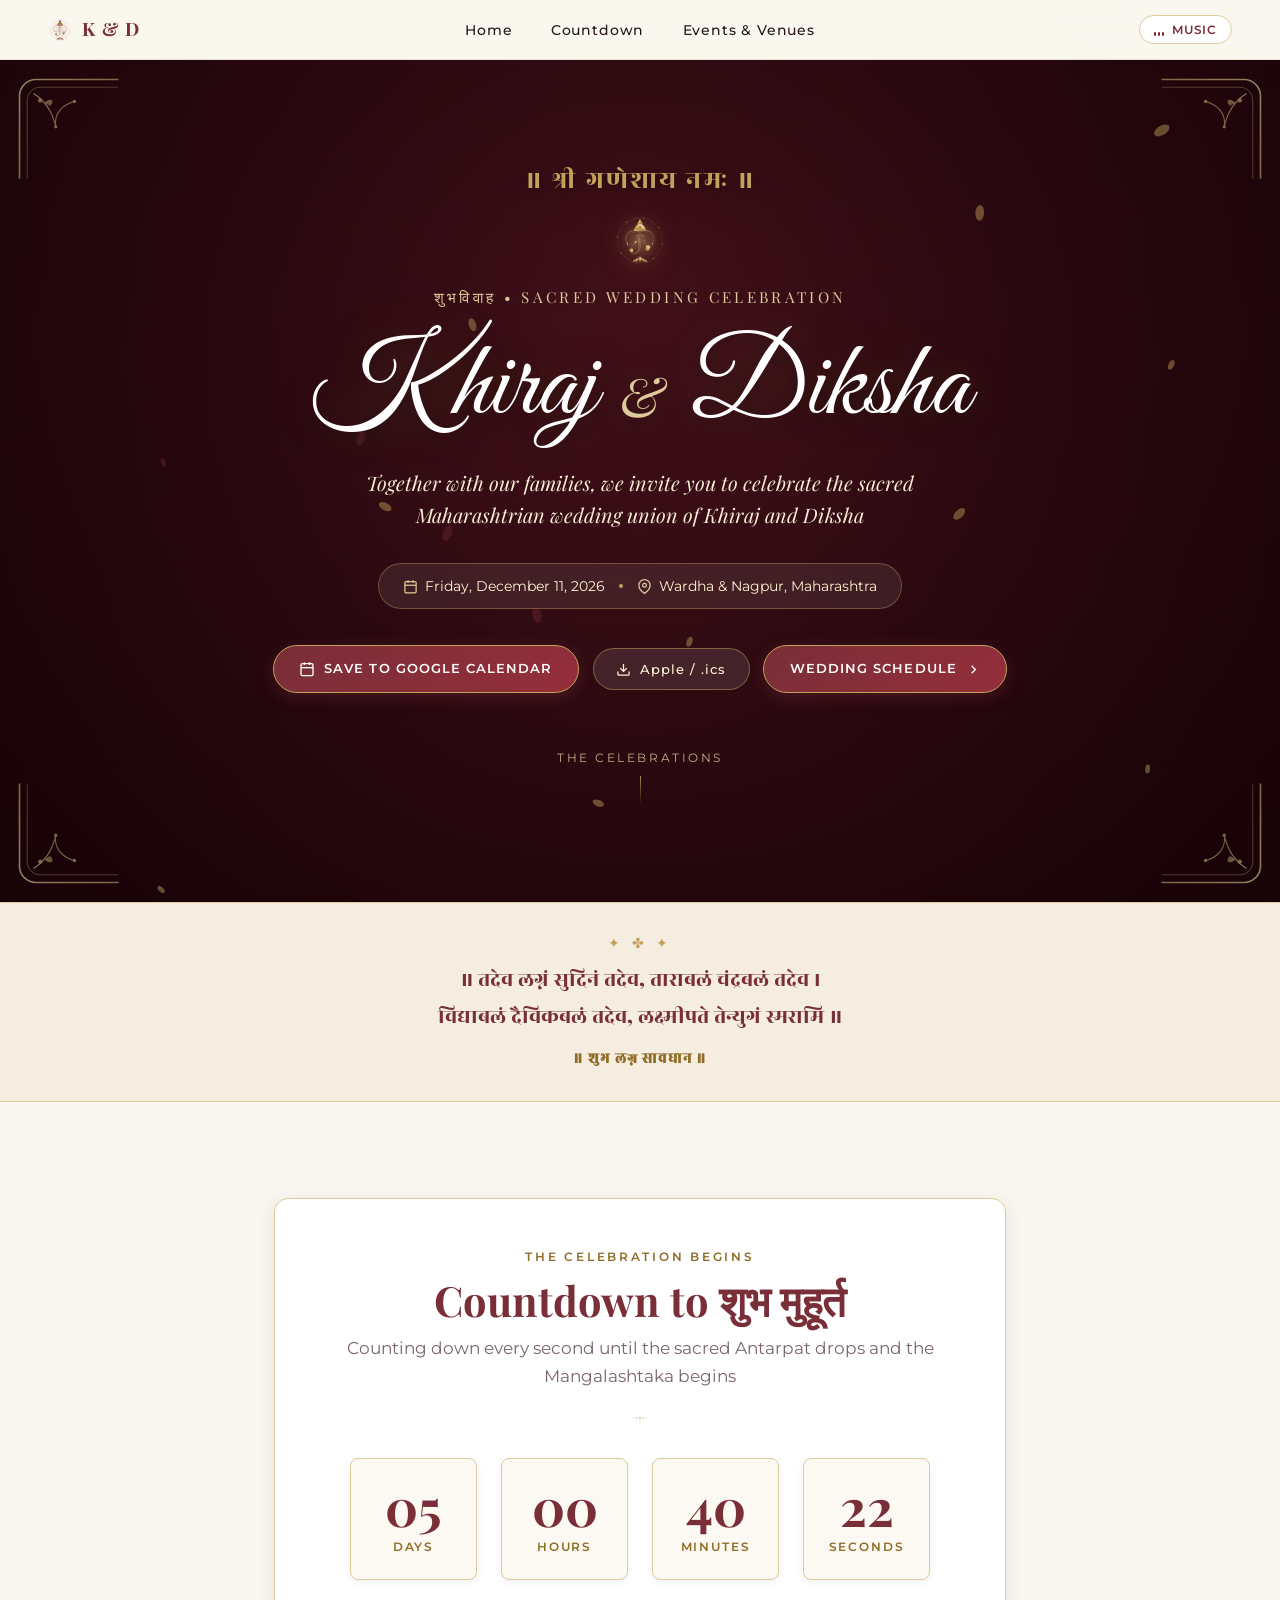
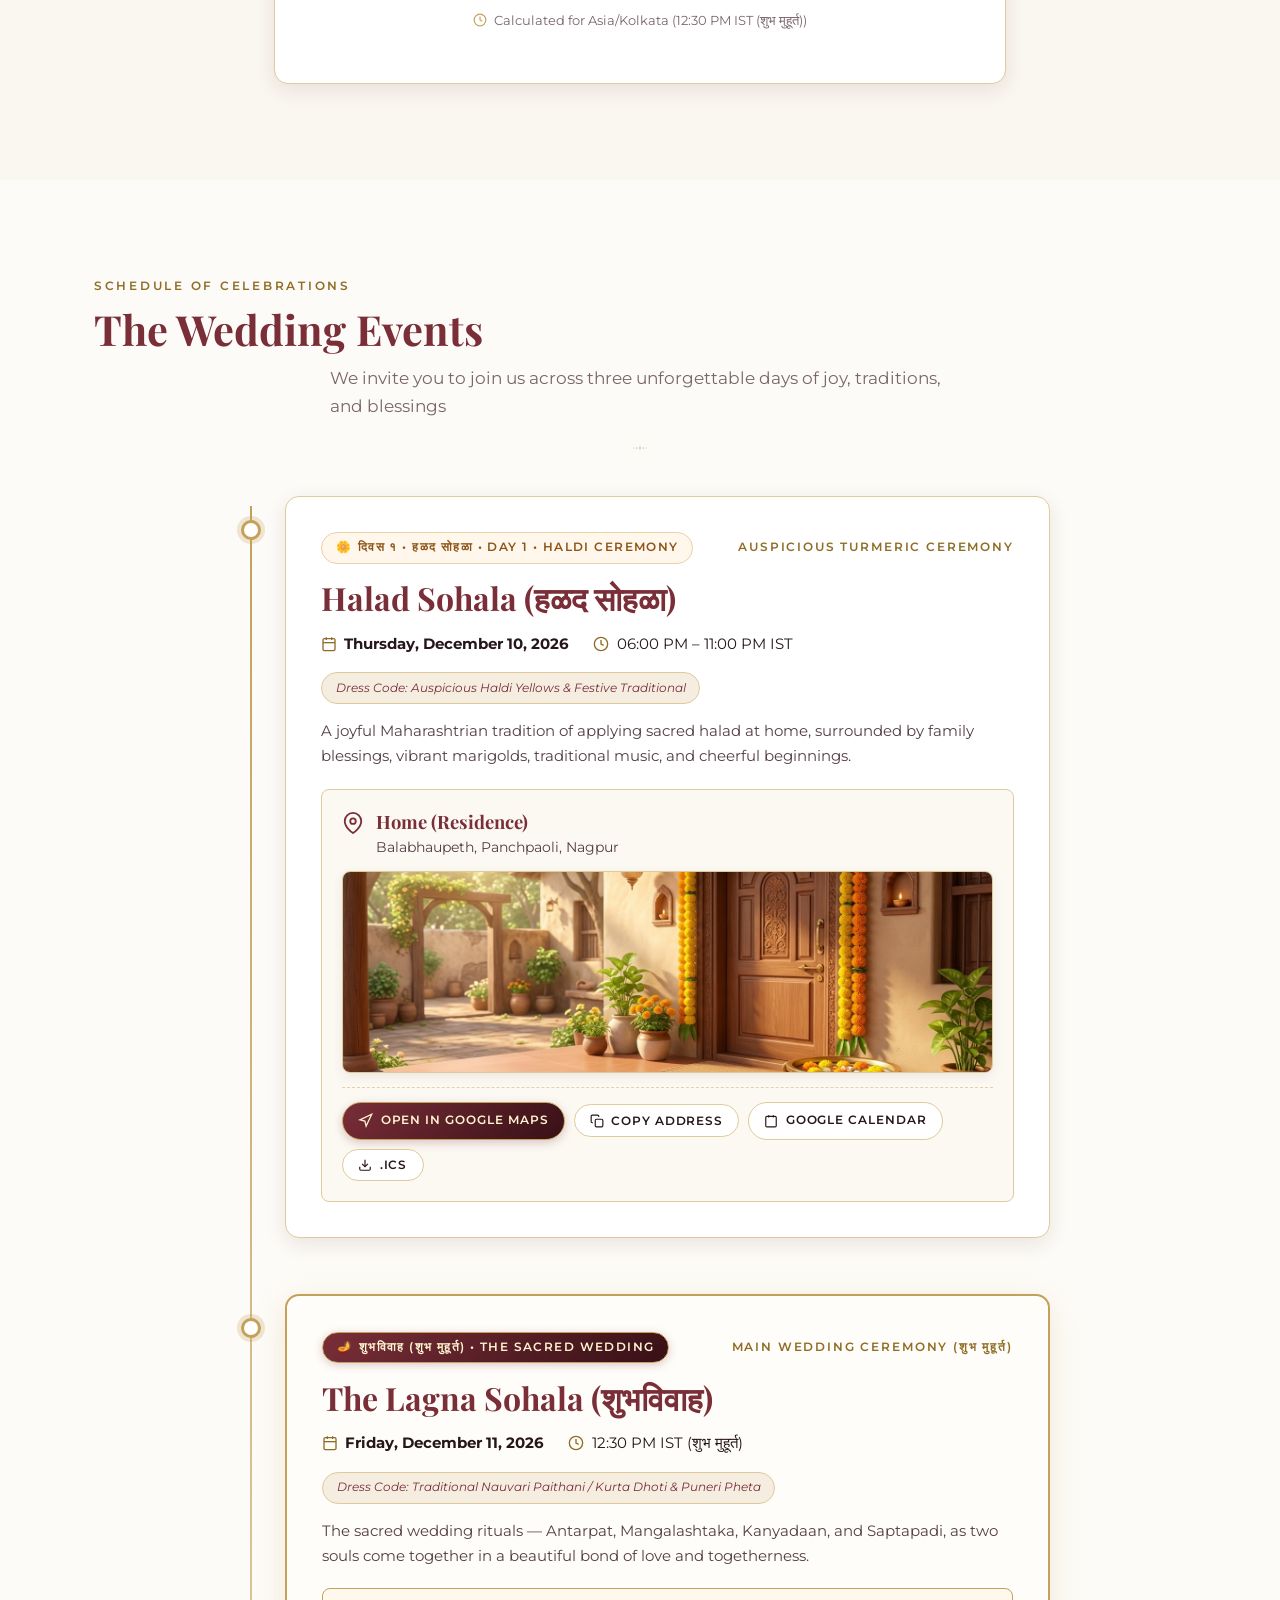
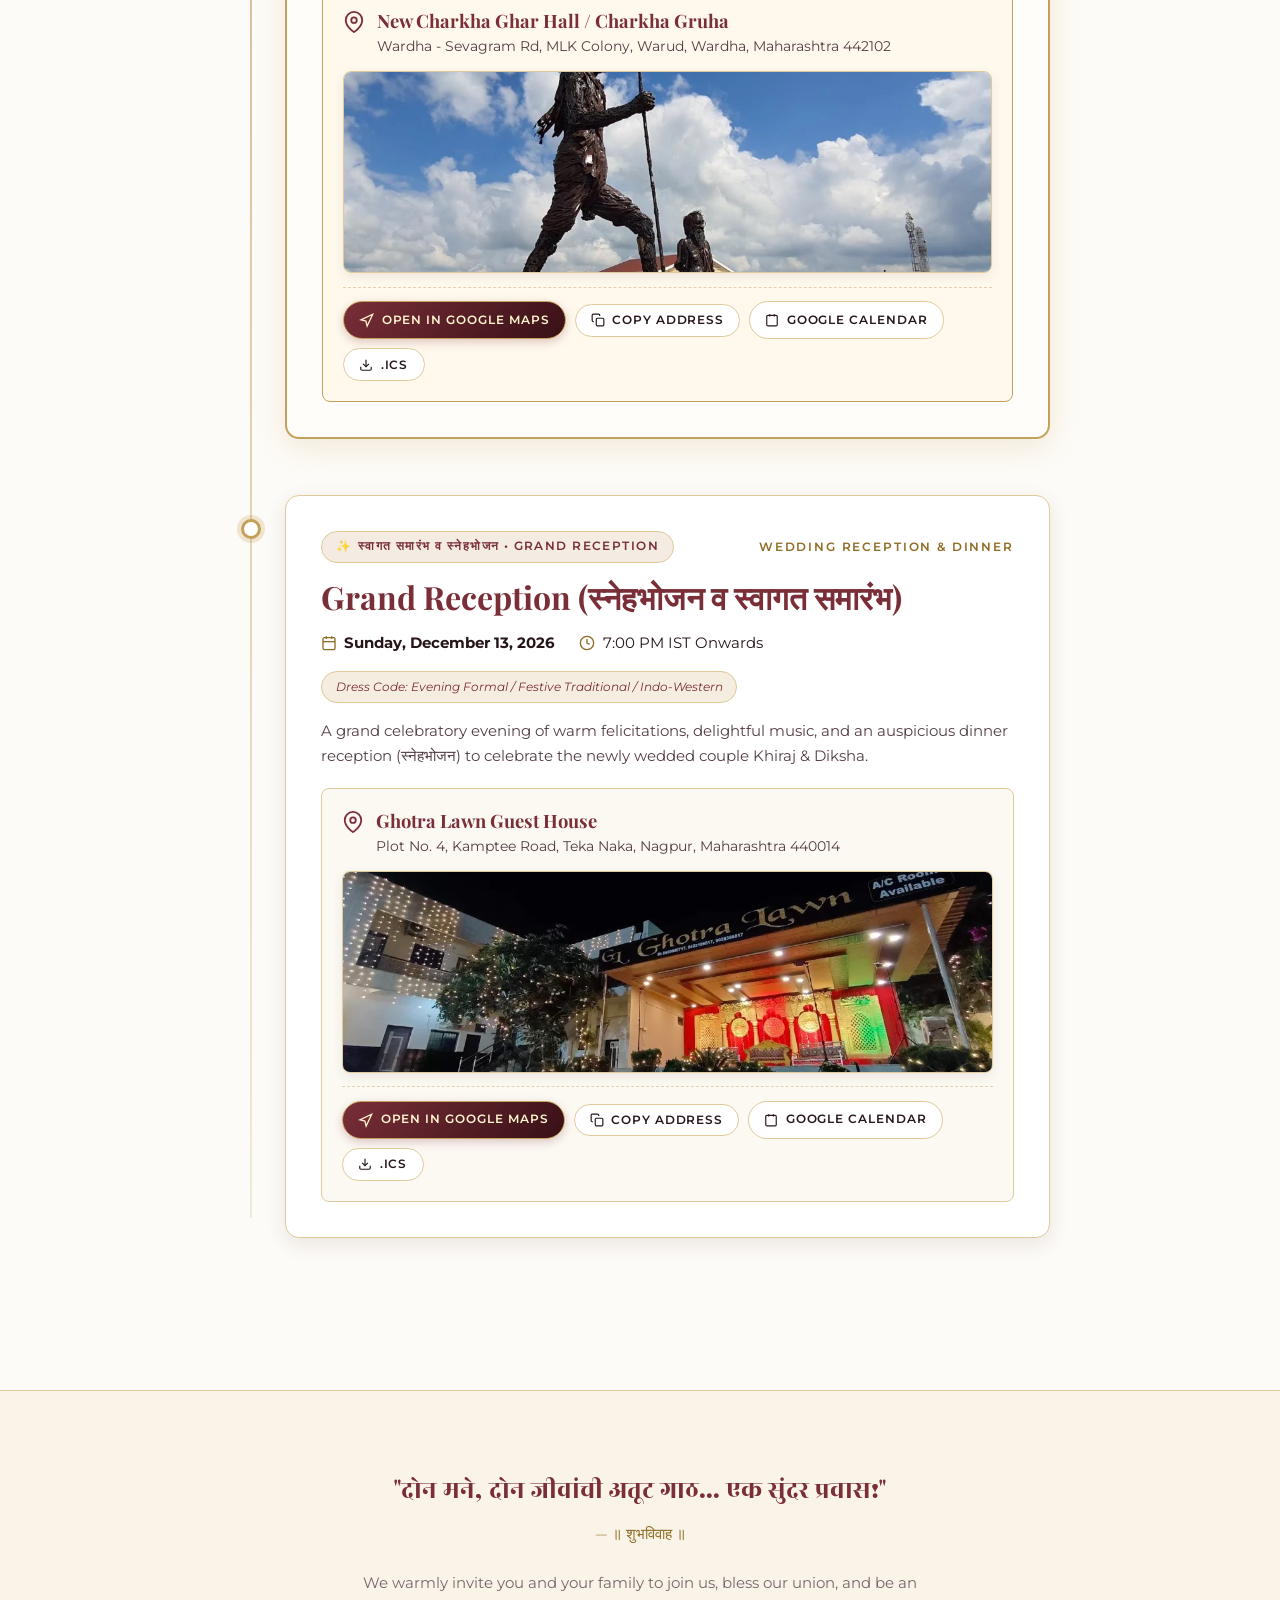
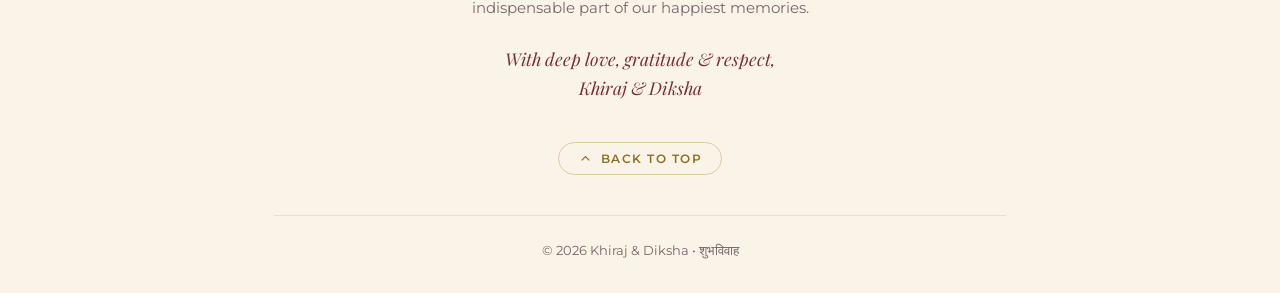
==== commit c2d6b24e: "Add files via upload thumbnail added" ====
--- a/index.html
+++ b/index.html
@@ -12,11 +12,13 @@
 
   <!-- Open Graph / WhatsApp / Facebook / Telegram Sharing -->
   <meta property="og:type" content="website">
+  <meta property="og:url" content="https://kdumredkar.github.io/kd-wedding/">
+  <link rel="canonical" href="https://kdumredkar.github.io/kd-wedding/">
   <meta property="og:site_name" content="Khiraj &amp; Diksha Wedding">
   <meta property="og:title" content="Khiraj &amp; Diksha — Wedding Invitation • शुभविवाह">
   <meta property="og:description" content="॥ श्री गणेशाय नमः ॥ You are warmly invited to celebrate the wedding celebrations of Khiraj &amp; Diksha (10, 11 &amp; 13 Dec 2026). Tap to view invitation card, schedule &amp; venues.">
-  <meta property="og:image" content="./assets/images/og-wedding-invite.jpg">
-  <meta property="og:image:secure_url" content="./assets/images/og-wedding-invite.jpg">
+  <meta property="og:image" content="https://kdumredkar.github.io/kd-wedding/assets/images/og-wedding-invite.jpg">
+  <meta property="og:image:secure_url" content="https://kdumredkar.github.io/kd-wedding/assets/images/og-wedding-invite.jpg">
   <meta property="og:image:type" content="image/jpeg">
   <meta property="og:image:width" content="1200">
   <meta property="og:image:height" content="630">
@@ -26,7 +28,7 @@
   <meta name="twitter:card" content="summary_large_image">
   <meta name="twitter:title" content="Khiraj &amp; Diksha — Wedding Invitation • शुभविवाह">
   <meta name="twitter:description" content="॥ श्री गणेशाय नमः ॥ You are warmly invited to celebrate the wedding celebrations of Khiraj &amp; Diksha. Tap to view invitation card, schedule &amp; venues.">
-  <meta name="twitter:image" content="./assets/images/og-wedding-invite.jpg">
+  <meta name="twitter:image" content="https://kdumredkar.github.io/kd-wedding/assets/images/og-wedding-invite.jpg">
 
   <!-- Optimized Lightweight Google Fonts -->
   <link rel="preconnect" href="https://fonts.googleapis.com">
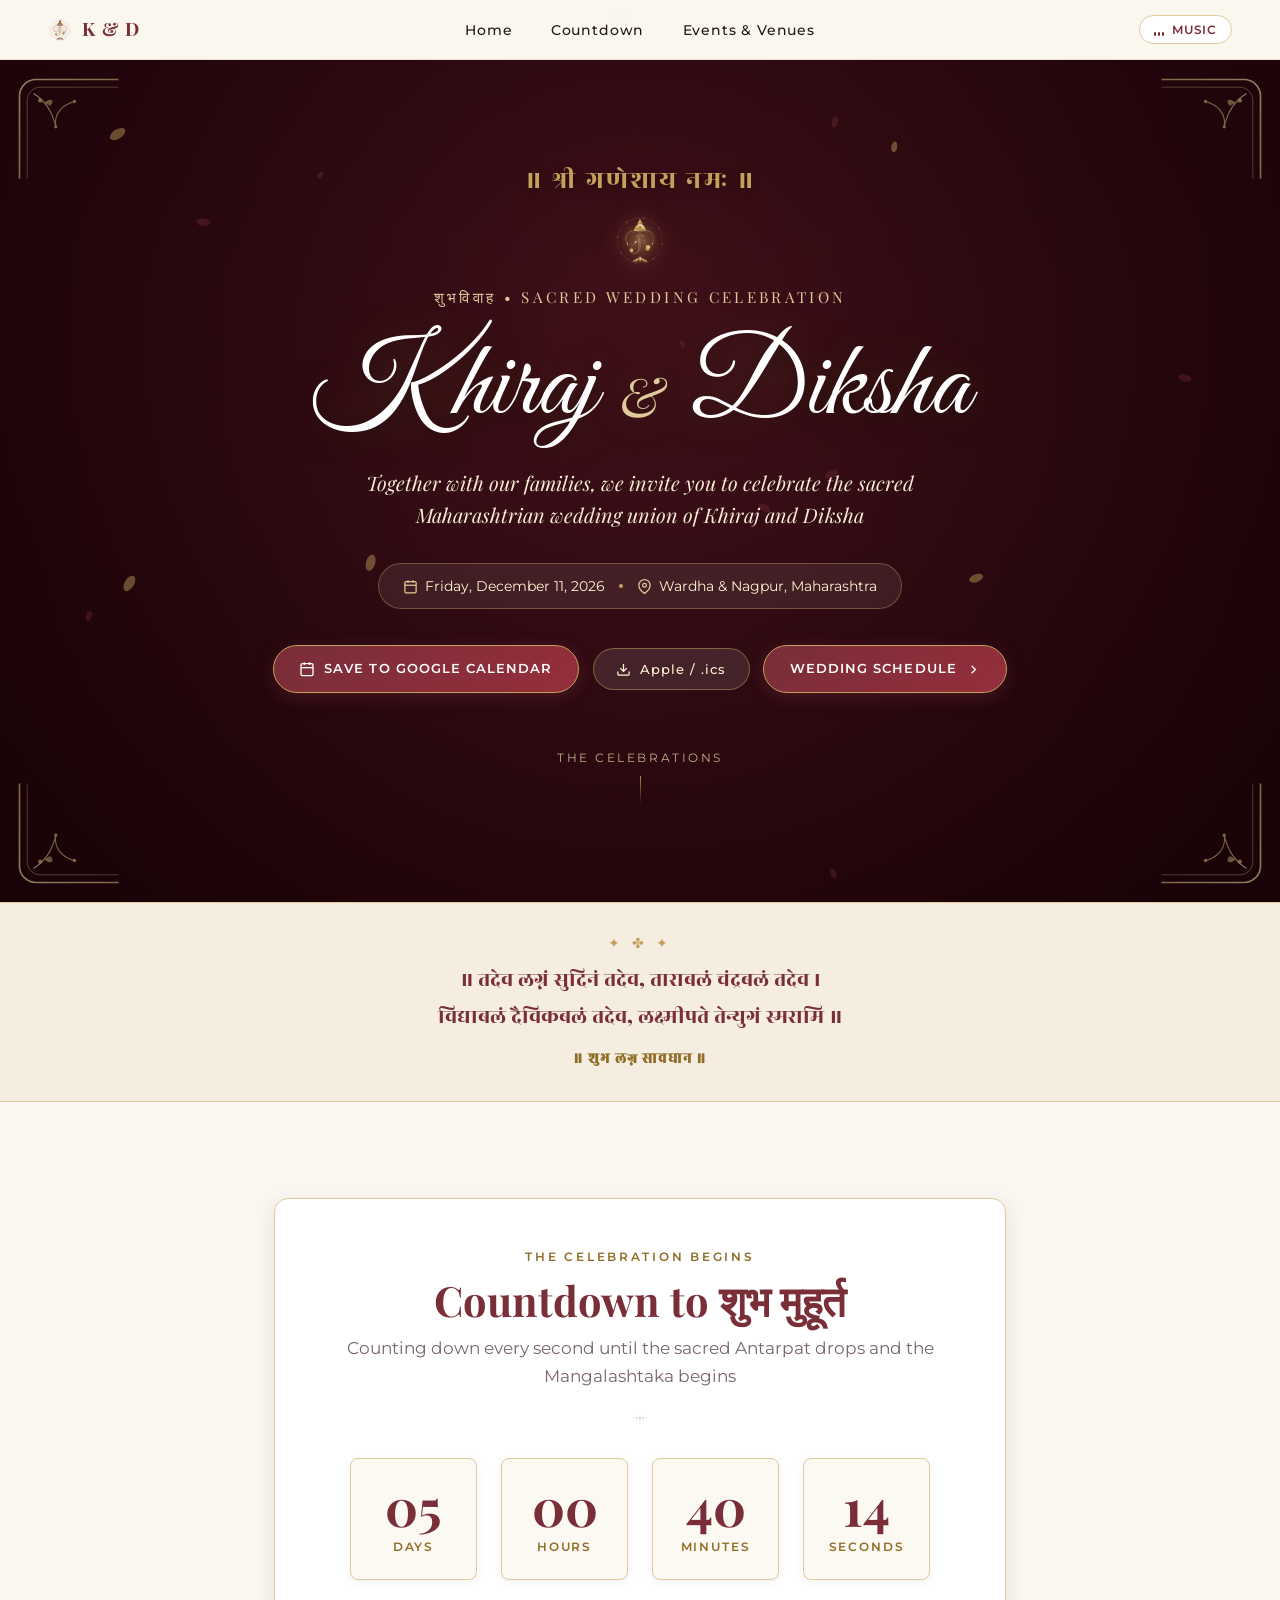
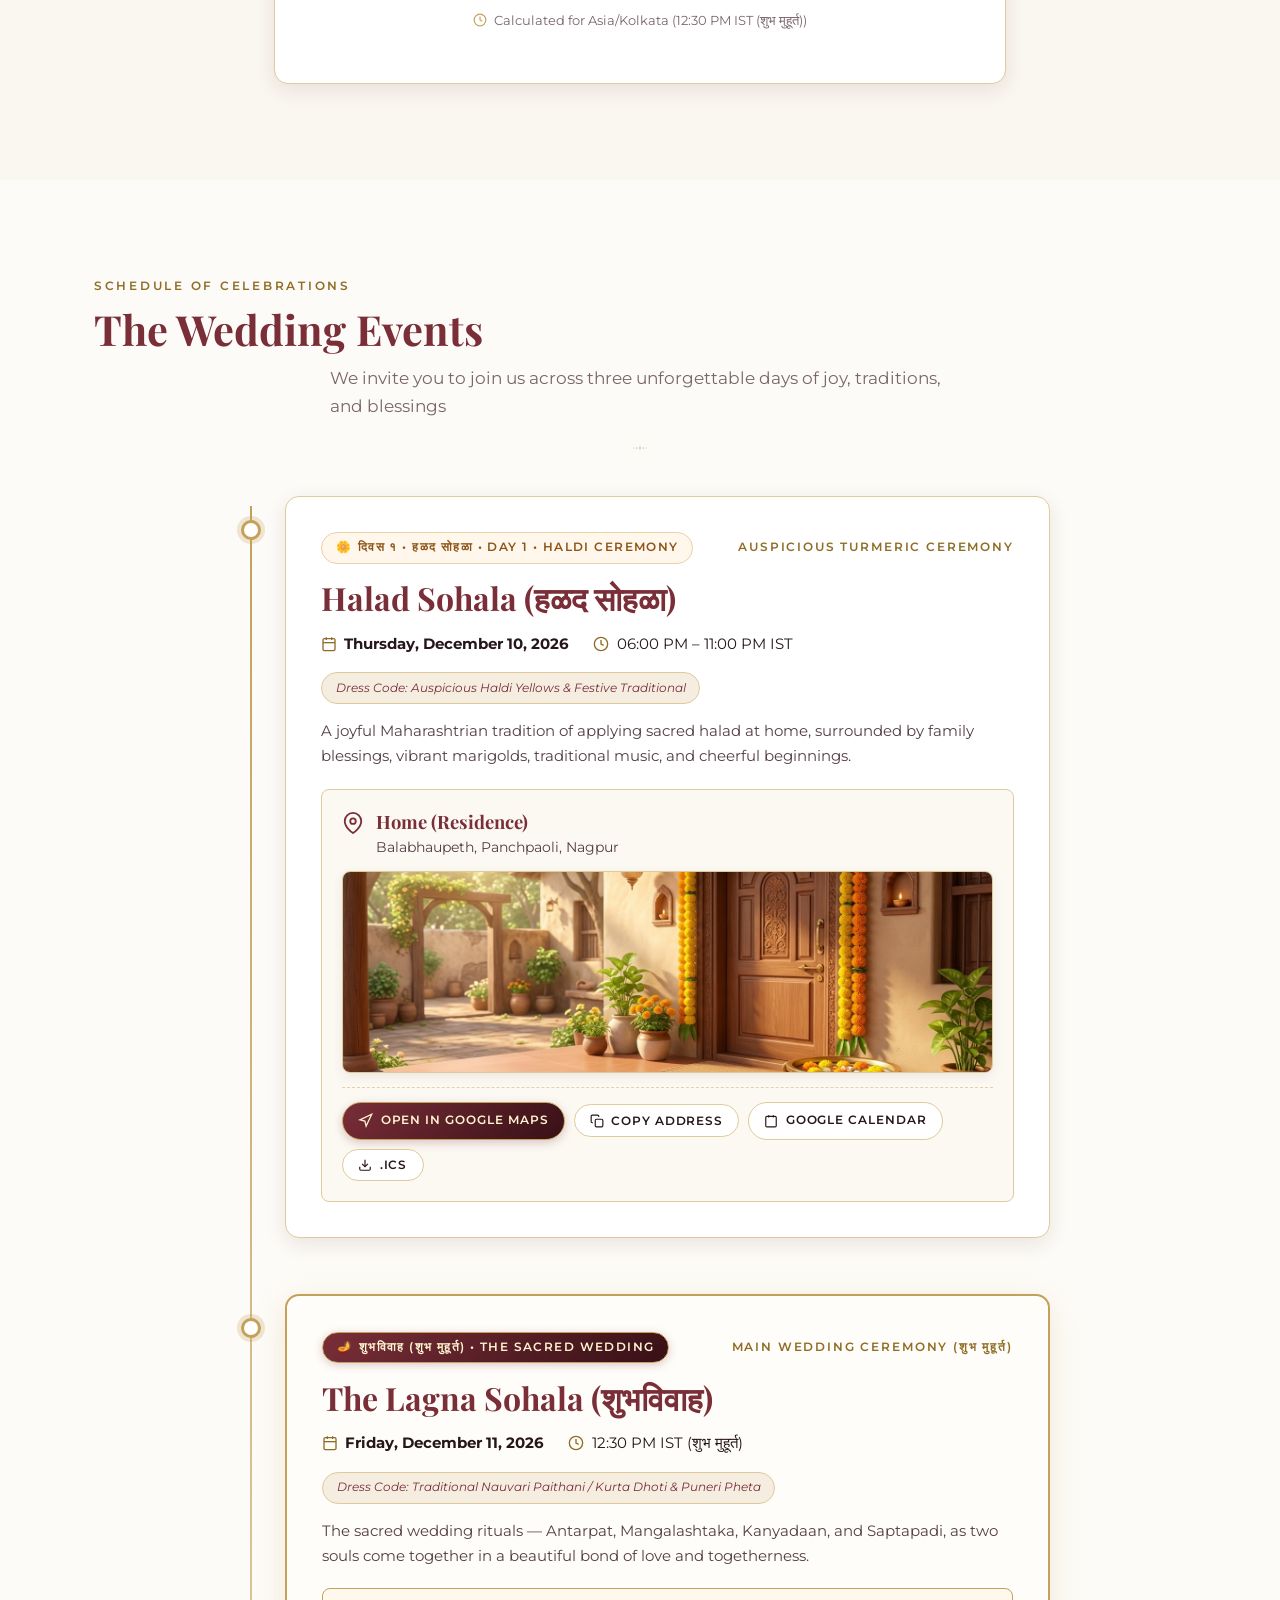
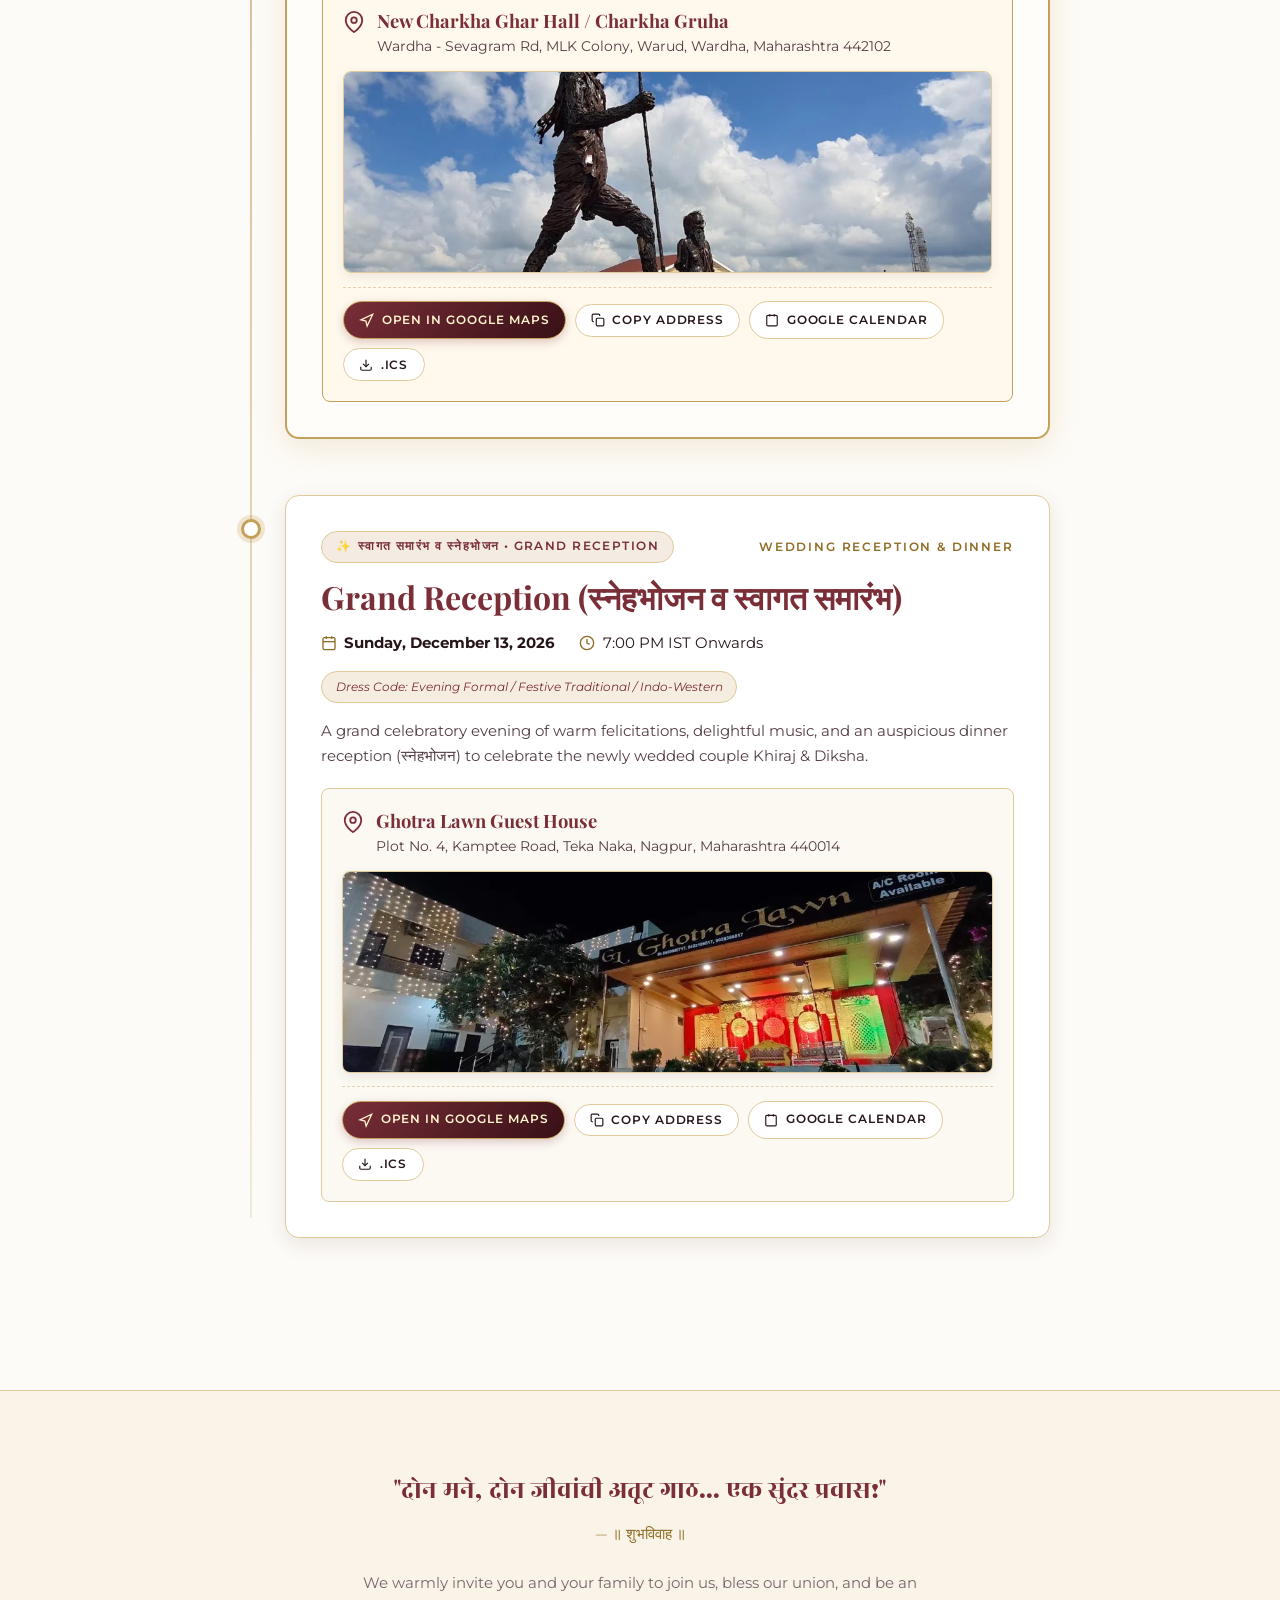
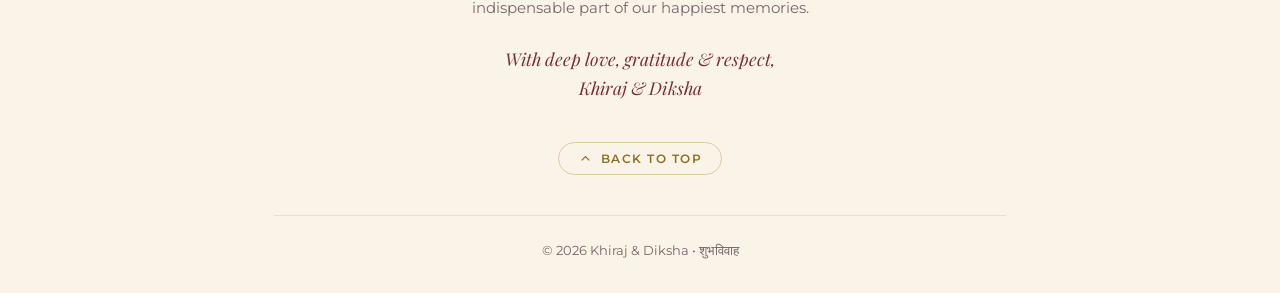
==== commit 87ec652b: "Thumbnail updated Thumbnail updated" ====
--- a/index.html
+++ b/index.html
@@ -17,8 +17,8 @@
   <meta property="og:site_name" content="Khiraj &amp; Diksha Wedding">
   <meta property="og:title" content="Khiraj &amp; Diksha — Wedding Invitation • शुभविवाह">
   <meta property="og:description" content="॥ श्री गणेशाय नमः ॥ You are warmly invited to celebrate the wedding celebrations of Khiraj &amp; Diksha (10, 11 &amp; 13 Dec 2026). Tap to view invitation card, schedule &amp; venues.">
-  <meta property="og:image" content="https://kdumredkar.github.io/kd-wedding/assets/images/og-wedding-invite.jpg">
-  <meta property="og:image:secure_url" content="https://kdumredkar.github.io/kd-wedding/assets/images/og-wedding-invite.jpg">
+  <meta property="og:image" content="https://kdumredkar.github.io/kd-wedding/assets/images/og-wedding-invite.jpg?v=3">
+  <meta property="og:image:secure_url" content="https://kdumredkar.github.io/kd-wedding/assets/images/og-wedding-invite.jpg?v=3">
   <meta property="og:image:type" content="image/jpeg">
   <meta property="og:image:width" content="1200">
   <meta property="og:image:height" content="630">
@@ -28,7 +28,7 @@
   <meta name="twitter:card" content="summary_large_image">
   <meta name="twitter:title" content="Khiraj &amp; Diksha — Wedding Invitation • शुभविवाह">
   <meta name="twitter:description" content="॥ श्री गणेशाय नमः ॥ You are warmly invited to celebrate the wedding celebrations of Khiraj &amp; Diksha. Tap to view invitation card, schedule &amp; venues.">
-  <meta name="twitter:image" content="https://kdumredkar.github.io/kd-wedding/assets/images/og-wedding-invite.jpg">
+  <meta name="twitter:image" content="https://kdumredkar.github.io/kd-wedding/assets/images/og-wedding-invite.jpg?v=3">
 
   <!-- Optimized Lightweight Google Fonts -->
   <link rel="preconnect" href="https://fonts.googleapis.com">
